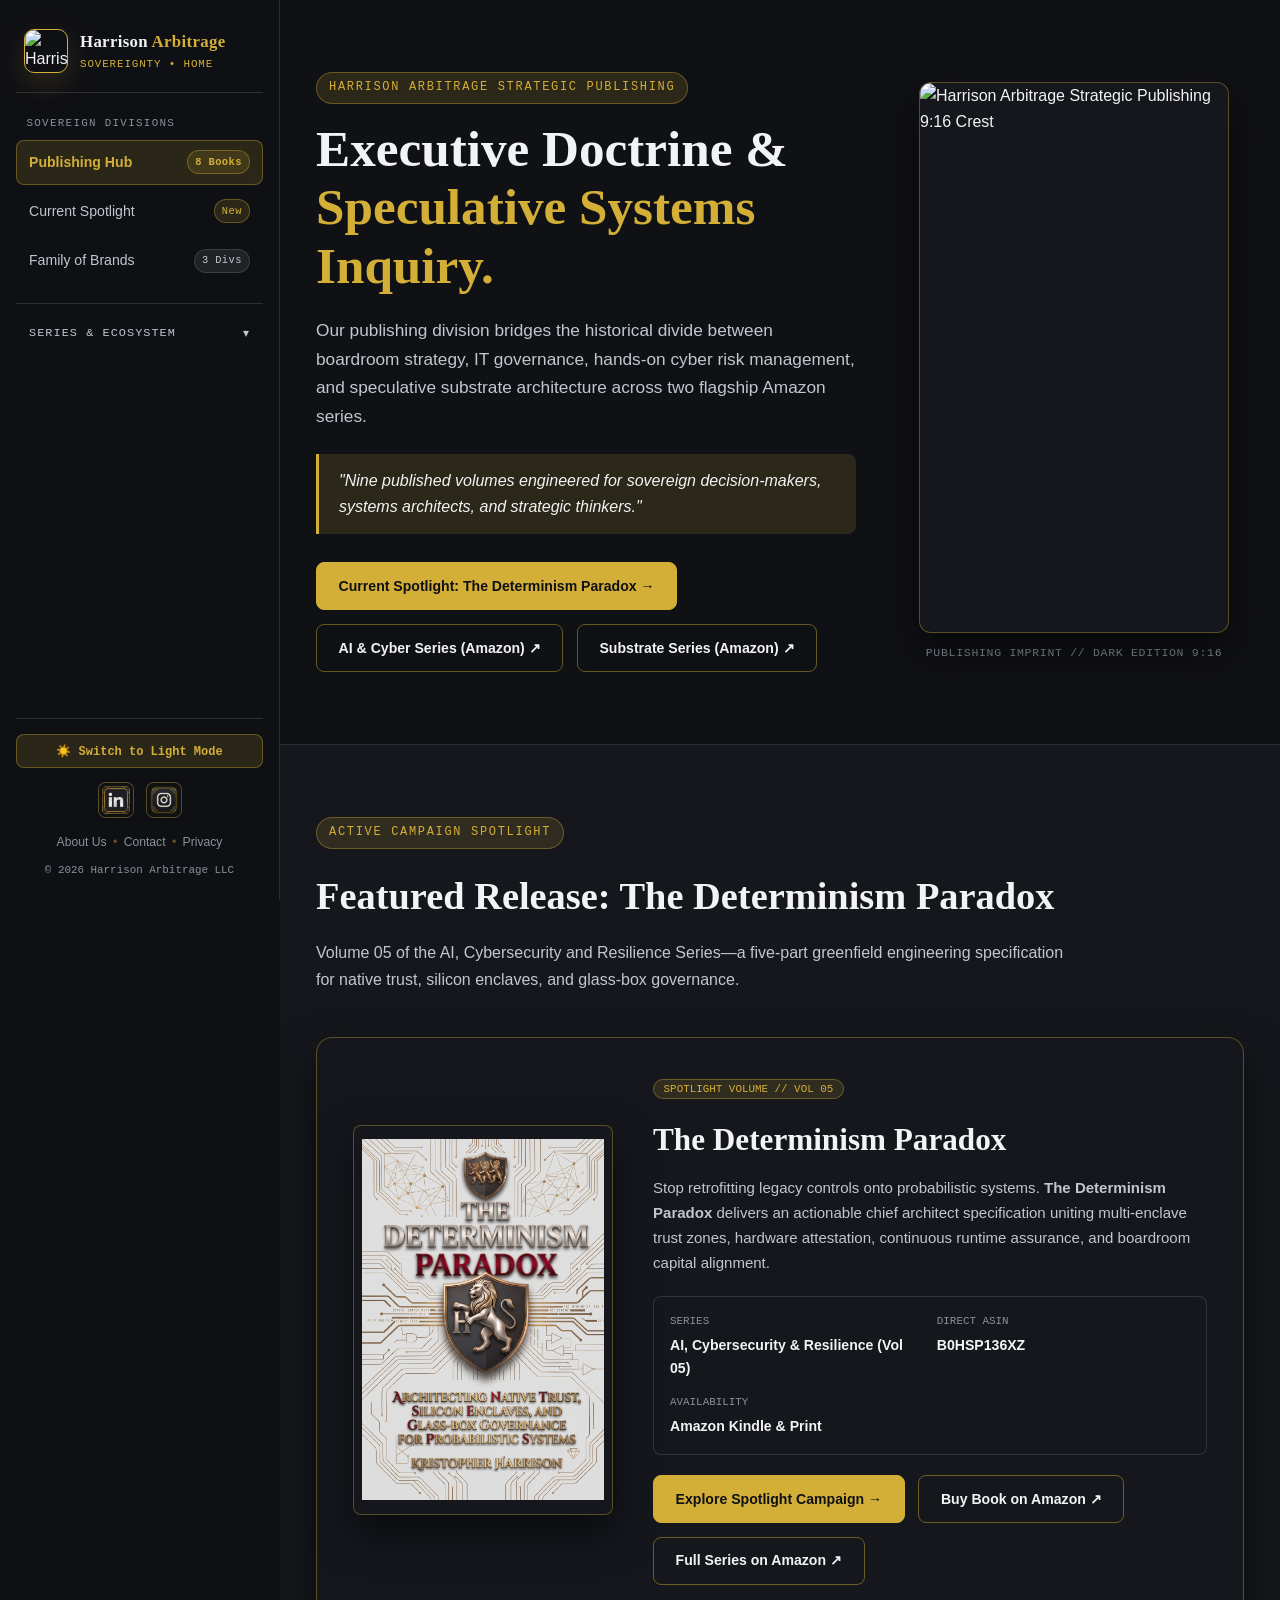
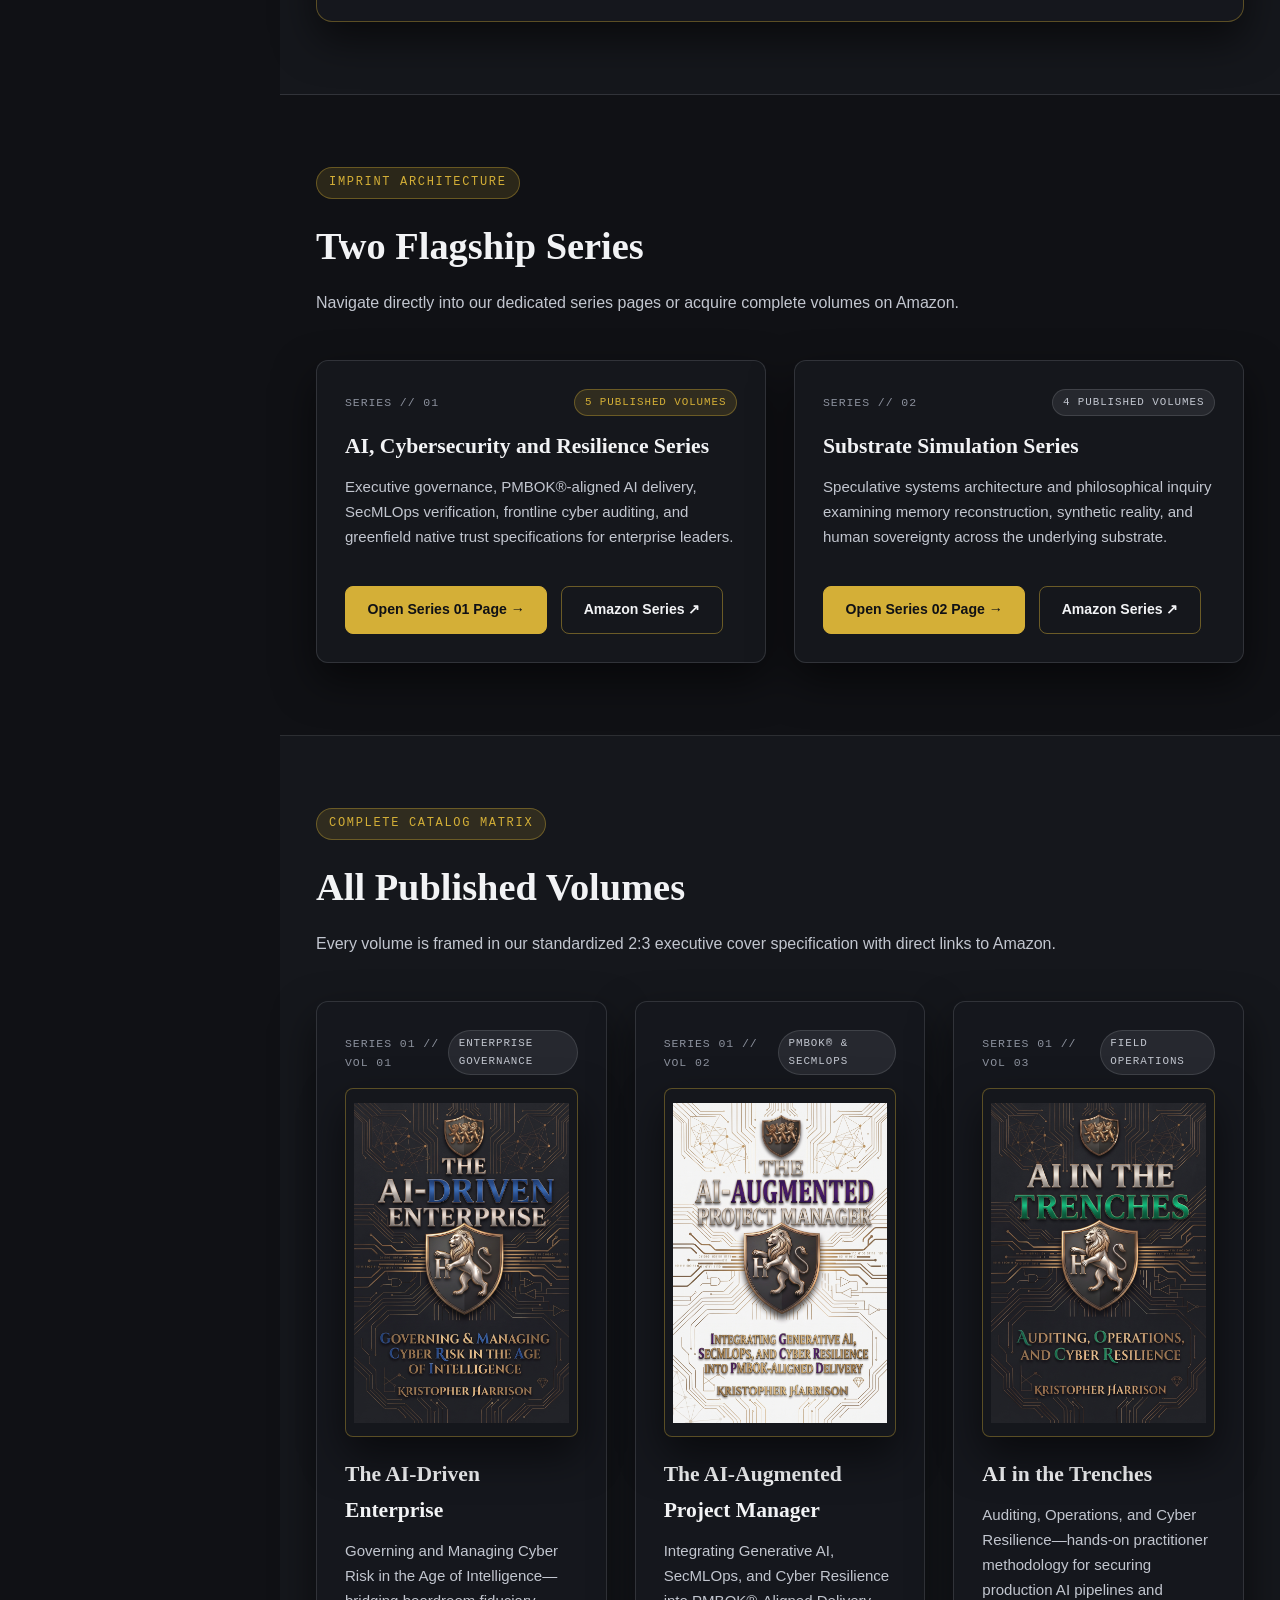
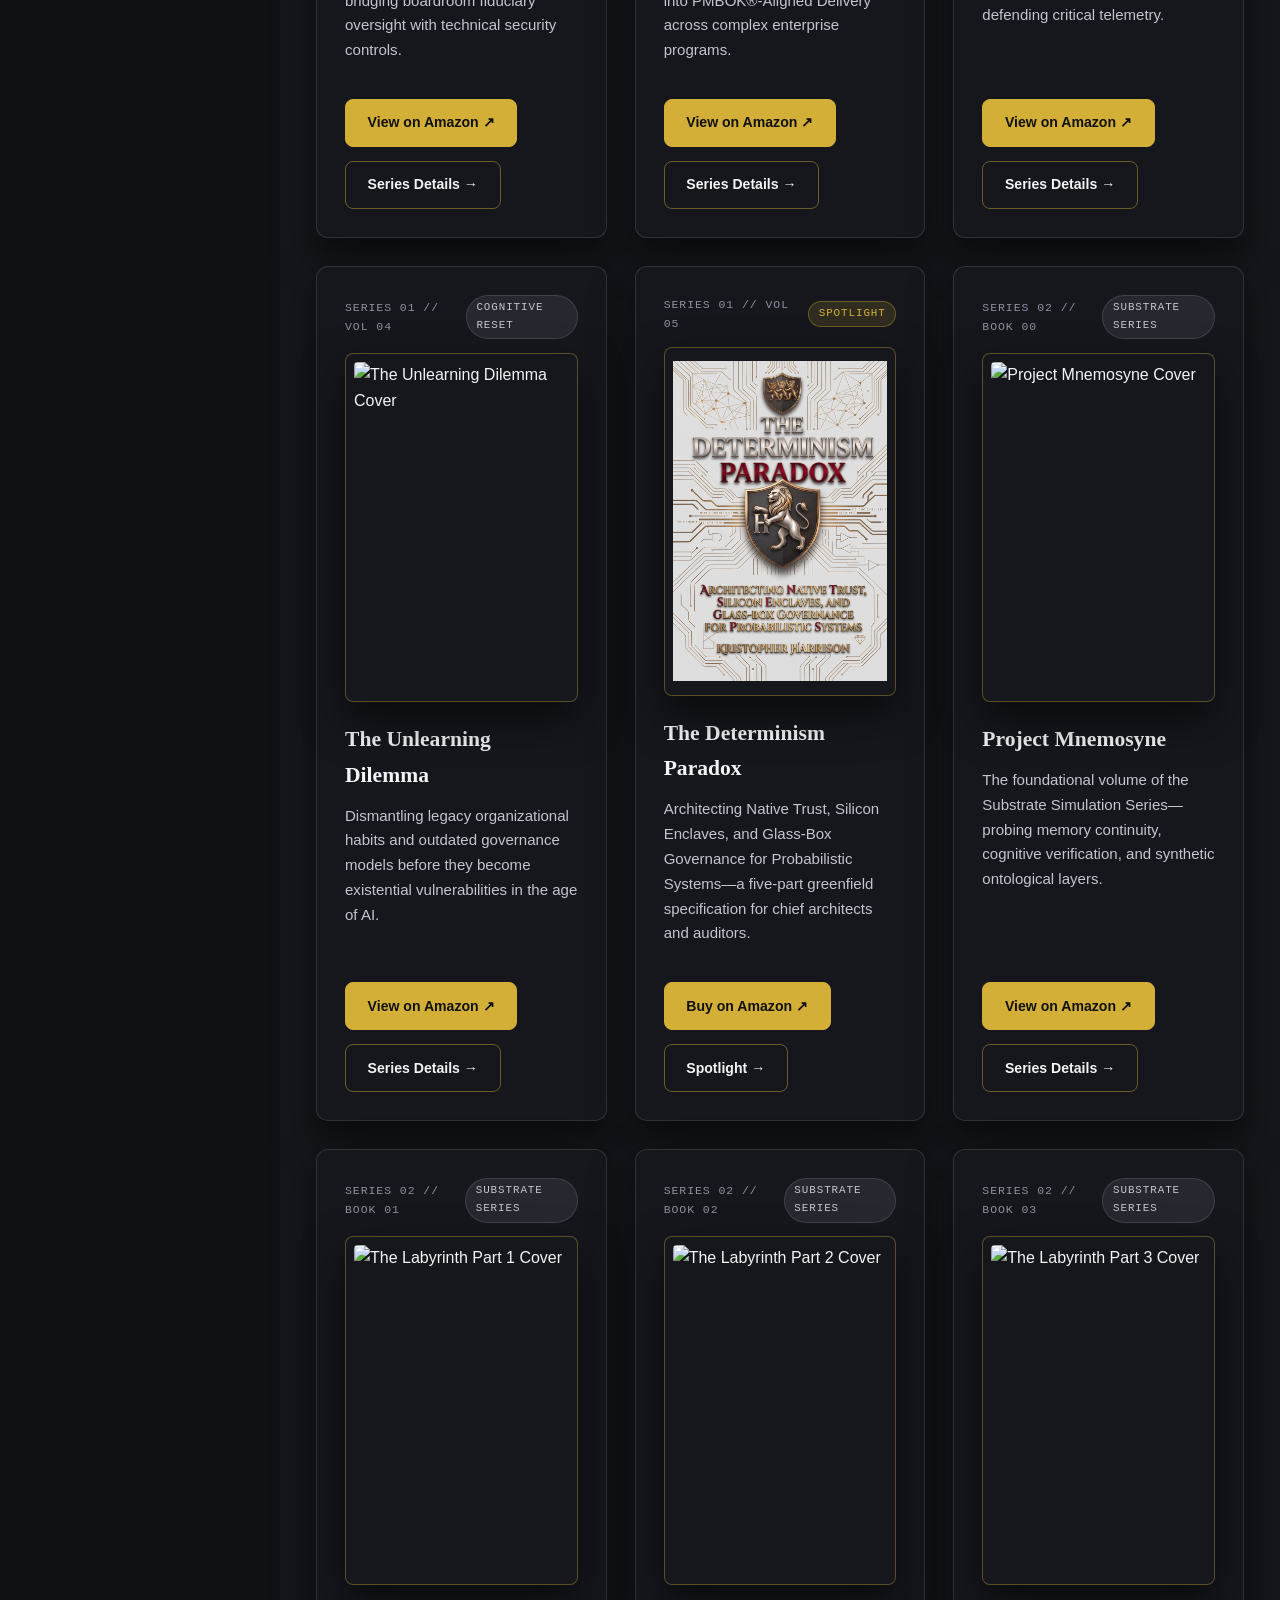
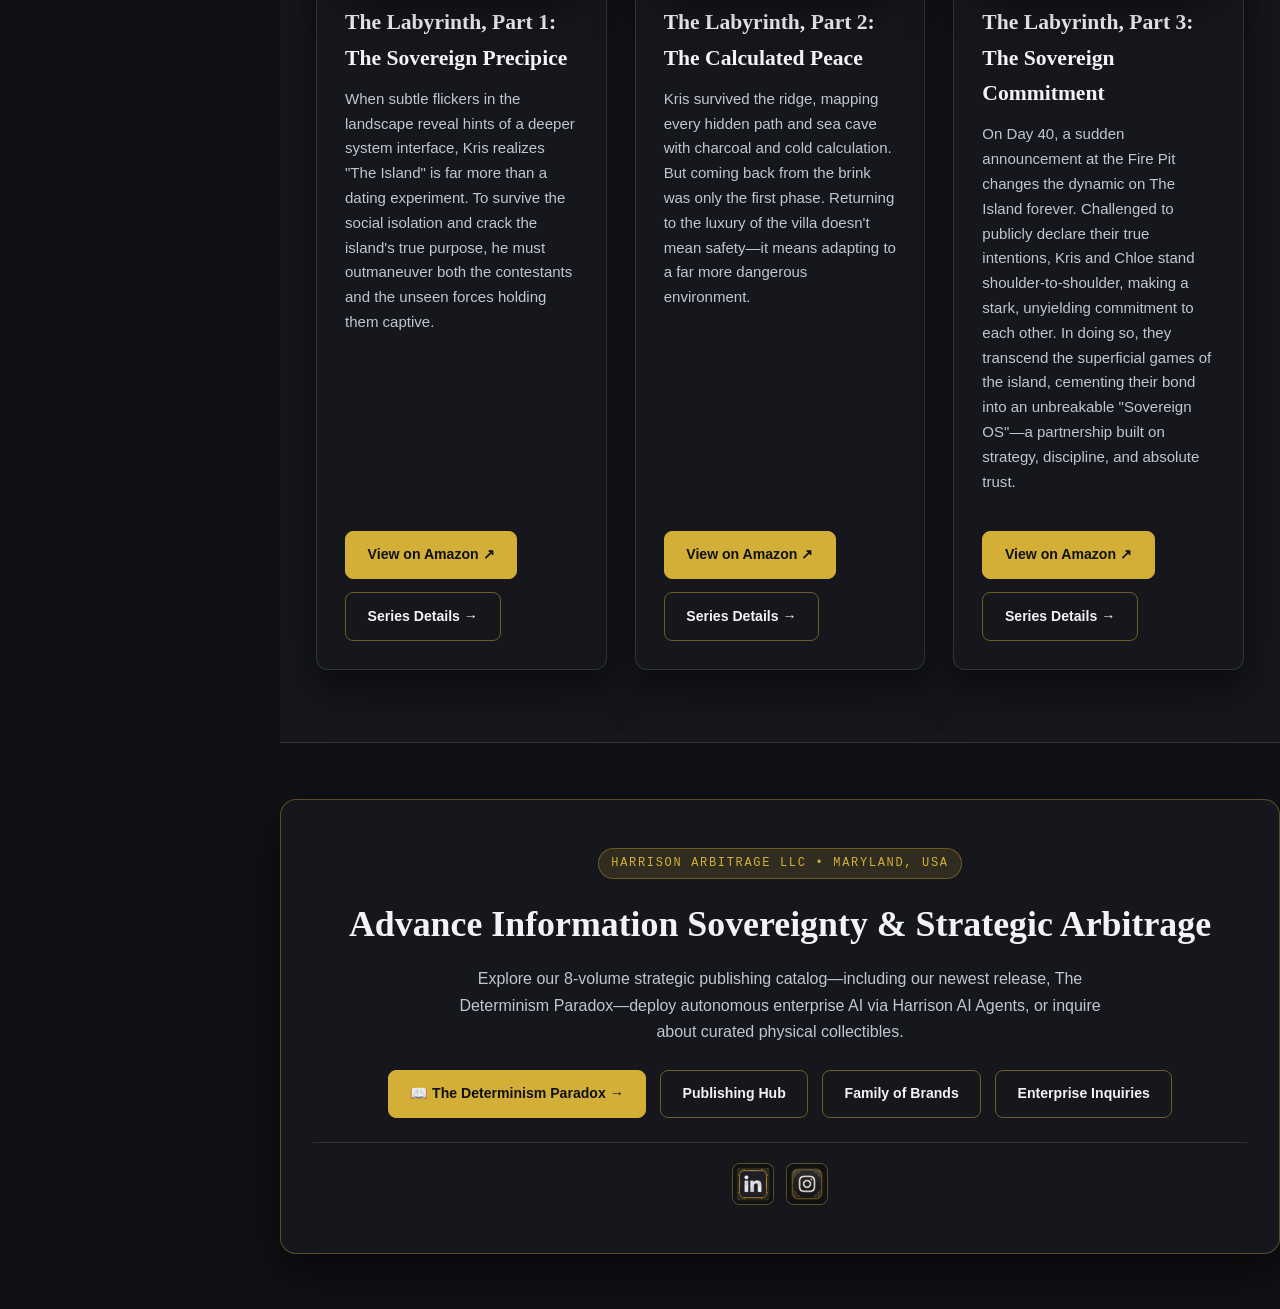
==== publishing.html @ 464a83a7 "Update publishing details for new book releases" ====
<!DOCTYPE html>
<html lang="en" data-theme="dark">
<head>
  <meta charset="UTF-8" />
  <meta name="viewport" content="width=device-width, initial-scale=1.0" />
  <title>Publishing Hub | Harrison Arbitrage LLC</title>
  <meta name="description" content="Explore the Harrison Arbitrage LLC Strategic Publishing Hub—featuring the AI, Cybersecurity and Resilience Series, the Substrate Simulation Series, and The Determinism Paradox." />
  <link rel="stylesheet" href="styles.css" />
  <script src="main.js" defer></script>
</head>
<body>
  <div class="app-shell">
    <harrison-sidebar></harrison-sidebar>

    <main class="main-content">
      <!-- ==================== HERO SECTION ==================== -->
      <section class="hero">
        <div class="container hero-grid">
          <div>
            <span class="hero-kicker">Harrison Arbitrage Strategic Publishing</span>
            <h1 class="hero-title">
              Executive Doctrine &amp; <span class="gold-accent">Speculative Systems Inquiry.</span>
            </h1>
            <p class="hero-lead">
              Our publishing division bridges the historical divide between boardroom strategy, IT governance, hands-on cyber risk management, and speculative substrate architecture across two flagship Amazon series.
            </p>

            <div class="quote-banner">
              "Nine published volumes engineered for sovereign decision-makers, systems architects, and strategic thinkers."
            </div>

            <div class="btn-group">
              <a href="spotlight.html" class="btn btn-gold">Current Spotlight: The Determinism Paradox →</a>
              <a href="https://www.amazon.com/dp/B0HF5N1DVW" target="_blank" rel="noopener noreferrer" class="btn btn-silver-outline">AI &amp; Cyber Series (Amazon) ↗</a>
              <a href="https://www.amazon.com/dp/B0H9J2PXMG" target="_blank" rel="noopener noreferrer" class="btn btn-silver-outline">Substrate Series (Amazon) ↗</a>
            </div>
          </div>

          <div>
            <div class="asset-frame asset-frame-9x16">
              <img
                src="Harrison_Arbitrage_Dark_9x16.jpg"
                alt="Harrison Arbitrage Strategic Publishing 9:16 Crest"
                class="theme-brand-9x16"
                data-brand="arbitrage"
              />
            </div>
            <p
              class="theme-status-caption"
              data-caption-dark="PUBLISHING IMPRINT // DARK EDITION 9:16"
              data-caption-light="PUBLISHING IMPRINT // LIGHT EDITION 9:16"
            >
              PUBLISHING IMPRINT // DARK EDITION 9:16
            </p>
          </div>
        </div>
      </section>

      <!-- ==================== FEATURED RELEASE SPOTLIGHT ==================== -->
      <section class="section section-alt">
        <div class="container">
          <div class="section-header">
            <span class="eyebrow">Active Campaign Spotlight</span>
            <h2 class="section-title">Featured Release: The Determinism Paradox</h2>
            <p class="section-subtitle">
              Volume 05 of the AI, Cybersecurity and Resilience Series—a five-part greenfield engineering specification for native trust, silicon enclaves, and glass-box governance.
            </p>
          </div>

          <div class="spotlight-banner">
            <div class="asset-frame asset-frame-book">
              <img
                src="Determinism_Paradox_Cover_2x3.jpg"
                alt="The Determinism Paradox Book Cover"
              />
            </div>

            <div>
              <span class="card-badge">Spotlight Volume // Vol 05</span>
              <h3 class="card-title" style="font-size: 1.95rem; margin-top: 14px;">
                The Determinism Paradox
              </h3>
              <p class="card-desc">
                Stop retrofitting legacy controls onto probabilistic systems. <strong>The Determinism Paradox</strong> delivers an actionable chief architect specification uniting multi-enclave trust zones, hardware attestation, continuous runtime assurance, and boardroom capital alignment.
              </p>

              <div class="meta-list">
                <div class="meta-item">
                  <span class="meta-label">Series</span>
                  <span class="meta-value">AI, Cybersecurity &amp; Resilience (Vol 05)</span>
                </div>
                <div class="meta-item">
                  <span class="meta-label">Direct ASIN</span>
                  <span class="meta-value">B0HSP136XZ</span>
                </div>
                <div class="meta-item">
                  <span class="meta-label">Availability</span>
                  <span class="meta-value">Amazon Kindle &amp; Print</span>
                </div>
              </div>

              <div class="btn-group">
                <a href="spotlight.html" class="btn btn-gold">Explore Spotlight Campaign →</a>
                <a href="https://www.amazon.com/dp/B0HSP136XZ" target="_blank" rel="noopener noreferrer" class="btn btn-silver-outline">Buy Book on Amazon ↗</a>
                <a href="https://www.amazon.com/dp/B0HF5N1DVW" target="_blank" rel="noopener noreferrer" class="btn btn-silver-outline">Full Series on Amazon ↗</a>
              </div>
            </div>
          </div>
        </div>
      </section>

      <!-- ==================== FLAGSHIP SERIES DIRECTORY ==================== -->
      <section class="section">
        <div class="container">
          <div class="section-header">
            <span class="eyebrow">Imprint Architecture</span>
            <h2 class="section-title">Two Flagship Series</h2>
            <p class="section-subtitle">
              Navigate directly into our dedicated series pages or acquire complete volumes on Amazon.
            </p>
          </div>

          <div class="grid-2">
            <!-- Series 01 -->
            <article class="enterprise-card">
              <div>
                <div class="card-index">
                  <span>SERIES // 01</span>
                  <span class="card-badge">5 Published Volumes</span>
                </div>
                <h3 class="card-title">AI, Cybersecurity and Resilience Series</h3>
                <p class="card-desc">
                  Executive governance, PMBOK®-aligned AI delivery, SecMLOps verification, frontline cyber auditing, and greenfield native trust specifications for enterprise leaders.
                </p>
              </div>
              <div class="btn-group">
                <a href="series-ai-cybersecurity.html" class="btn btn-gold">Open Series 01 Page →</a>
                <a href="https://www.amazon.com/dp/B0HF5N1DVW" target="_blank" rel="noopener noreferrer" class="btn btn-silver-outline">Amazon Series ↗</a>
              </div>
            </article>

            <!-- Series 02 -->
            <article class="enterprise-card">
              <div>
                <div class="card-index">
                  <span>SERIES // 02</span>
                  <span class="card-badge-silver">4 Published Volumes</span>
                </div>
                <h3 class="card-title">Substrate Simulation Series</h3>
                <p class="card-desc">
                  Speculative systems architecture and philosophical inquiry examining memory reconstruction, synthetic reality, and human sovereignty across the underlying substrate.
                </p>
              </div>
              <div class="btn-group">
                <a href="series-substrate-simulation.html" class="btn btn-gold">Open Series 02 Page →</a>
                <a href="https://www.amazon.com/dp/B0H9J2PXMG" target="_blank" rel="noopener noreferrer" class="btn btn-silver-outline">Amazon Series ↗</a>
              </div>
            </article>
          </div>
        </div>
      </section>

      <!-- ==================== MASTER CATALOG MATRIX (ALL VOLUMES) ==================== -->
      <section class="section section-alt">
        <div class="container">
          <div class="section-header">
            <span class="eyebrow">Complete Catalog Matrix</span>
            <h2 class="section-title">All Published Volumes</h2>
            <p class="section-subtitle">
              Every volume is framed in our standardized 2:3 executive cover specification with direct links to Amazon.
            </p>
          </div>

          <div class="grid-3">
            <!-- Book 1 -->
            <article class="enterprise-card">
              <div>
                <div class="card-index">
                  <span>SERIES 01 // VOL 01</span>
                  <span class="card-badge-silver">Enterprise Governance</span>
                </div>
                <div class="asset-frame asset-frame-book">
                  <img src="AI_Driven_Enterprise_Cover_2x3.jpg" alt="The AI-Driven Enterprise Cover" />
                </div>
                <h3 class="card-title">The AI-Driven Enterprise</h3>
                <p class="card-desc">
                  Governing and Managing Cyber Risk in the Age of Intelligence—bridging boardroom fiduciary oversight with technical security controls.
                </p>
              </div>
              <div class="btn-group">
                <a href="https://www.amazon.com/dp/B0HF5B6RND" target="_blank" rel="noopener noreferrer" class="btn btn-gold">View on Amazon ↗</a>
                <a href="series-ai-cybersecurity.html" class="btn btn-silver-outline">Series Details →</a>
              </div>
            </article>

            <!-- Book 2 -->
            <article class="enterprise-card">
              <div>
                <div class="card-index">
                  <span>SERIES 01 // VOL 02</span>
                  <span class="card-badge-silver">PMBOK® &amp; SecMLOps</span>
                </div>
                <div class="asset-frame asset-frame-book">
                  <img src="AI_Augmented_Project_Manager_Cover_2x3.jpg" alt="The AI-Augmented Project Manager Cover" />
                </div>
                <h3 class="card-title">The AI-Augmented Project Manager</h3>
                <p class="card-desc">
                  Integrating Generative AI, SecMLOps, and Cyber Resilience into PMBOK®-Aligned Delivery across complex enterprise programs.
                </p>
              </div>
              <div class="btn-group">
                <a href="https://www.amazon.com/dp/B0HFHDXQCJ" target="_blank" rel="noopener noreferrer" class="btn btn-gold">View on Amazon ↗</a>
                <a href="series-ai-cybersecurity.html" class="btn btn-silver-outline">Series Details →</a>
              </div>
            </article>

            <!-- Book 3 -->
            <article class="enterprise-card">
              <div>
                <div class="card-index">
                  <span>SERIES 01 // VOL 03</span>
                  <span class="card-badge-silver">Field Operations</span>
                </div>
                <div class="asset-frame asset-frame-book">
                  <img src="AI_in_the_Trenches_Cover_2x3.jpg" alt="AI in the Trenches Cover" />
                </div>
                <h3 class="card-title">AI in the Trenches</h3>
                <p class="card-desc">
                  Auditing, Operations, and Cyber Resilience—hands-on practitioner methodology for securing production AI pipelines and defending critical telemetry.
                </p>
              </div>
              <div class="btn-group">
                <a href="https://www.amazon.com/dp/B0HLBLR84V" target="_blank" rel="noopener noreferrer" class="btn btn-gold">View on Amazon ↗</a>
                <a href="series-ai-cybersecurity.html" class="btn btn-silver-outline">Series Details →</a>
              </div>
            </article>

            <!-- Book 4 -->
            <article class="enterprise-card">
              <div>
                <div class="card-index">
                  <span>SERIES 01 // VOL 04</span>
                  <span class="card-badge-silver">Cognitive Reset</span>
                </div>
                <div class="asset-frame asset-frame-book">
                  <img src="Unlearning_Dilemma_Cover_2x3.jpg" alt="The Unlearning Dilemma Cover" />
                </div>
                <h3 class="card-title">The Unlearning Dilemma</h3>
                <p class="card-desc">
                  Dismantling legacy organizational habits and outdated governance models before they become existential vulnerabilities in the age of AI.
                </p>
              </div>
              <div class="btn-group">
                <a href="https://www.amazon.com/gp/product/B0HP3SP2KS" target="_blank" rel="noopener noreferrer" class="btn btn-gold">View on Amazon ↗</a>
                <a href="series-ai-cybersecurity.html" class="btn btn-silver-outline">Series Details →</a>
              </div>
            </article>

            <!-- Book 5 (Active Spotlight) -->
            <article class="enterprise-card">
              <div>
                <div class="card-index">
                  <span>SERIES 01 // VOL 05</span>
                  <span class="card-badge">Spotlight</span>
                </div>
                <div class="asset-frame asset-frame-book">
                  <img src="Determinism_Paradox_Cover_2x3.jpg" alt="The Determinism Paradox Cover" />
                </div>
                <h3 class="card-title">The Determinism Paradox</h3>
                <p class="card-desc">
                  Architecting Native Trust, Silicon Enclaves, and Glass-Box Governance for Probabilistic Systems—a five-part greenfield specification for chief architects and auditors.
                </p>
              </div>
              <div class="btn-group">
                <a href="https://www.amazon.com/dp/B0HSP136XZ" target="_blank" rel="noopener noreferrer" class="btn btn-gold">Buy on Amazon ↗</a>
                <a href="spotlight.html" class="btn btn-silver-outline">Spotlight →</a>
              </div>
            </article>

            <!-- Book 6 -->
            <article class="enterprise-card">
              <div>
                <div class="card-index">
                  <span>SERIES 02 // BOOK 00</span>
                  <span class="card-badge-silver">Substrate Series</span>
                </div>
                <div class="asset-frame asset-frame-book">
                  <img src="Project_Mnemosyne_Cover_2x3.jpg" alt="Project Mnemosyne Cover" />
                </div>
                <h3 class="card-title">Project Mnemosyne</h3>
                <p class="card-desc">
                  The foundational volume of the Substrate Simulation Series—probing memory continuity, cognitive verification, and synthetic ontological layers.
                </p>
              </div>
              <div class="btn-group">
                <a href="https://www.amazon.com/dp/B0H9J27B61" target="_blank" rel="noopener noreferrer" class="btn btn-gold">View on Amazon ↗</a>
                <a href="series-substrate-simulation.html" class="btn btn-silver-outline">Series Details →</a>
              </div>
            </article>

            <!-- Book 7 -->
            <article class="enterprise-card">
              <div>
                <div class="card-index">
                  <span>SERIES 02 // BOOK 01</span>
                  <span class="card-badge-silver">Substrate Series</span>
                </div>
                <div class="asset-frame asset-frame-book">
                  <img src="The_Labyrinth_Part_1_Cover_2x3.jpg" alt="The Labyrinth Part 1 Cover" />
                </div>
                <h3 class="card-title">The Labyrinth, Part 1: The Sovereign Precipice</h3>
                <p class="card-desc">
                  When subtle flickers in the landscape reveal hints of a deeper system interface, Kris realizes "The Island" is far more than a dating experiment. To survive the social isolation and crack the island's true purpose, he must outmaneuver both the contestants and the unseen forces holding them captive.
                </p>
              </div>
              <div class="btn-group">
                <a href="https://www.amazon.com/dp/B0HDY8N9BC" target="_blank" rel="noopener noreferrer" class="btn btn-gold">View on Amazon ↗</a>
                <a href="series-substrate-simulation.html" class="btn btn-silver-outline">Series Details →</a>
              </div>
            </article>

            <!-- Book 8 -->
            <article class="enterprise-card">
              <div>
                <div class="card-index">
                  <span>SERIES 02 // BOOK 02</span>
                  <span class="card-badge-silver">Substrate Series</span>
                </div>
                <div class="asset-frame asset-frame-book">
                  <img src="The_Labyrinth_Part_2_Cover_2x3.jpg" alt="The Labyrinth Part 2 Cover" />
                </div>
                <h3 class="card-title">The Labyrinth, Part 2: The Calculated Peace</h3>
                <p class="card-desc">
                  Kris survived the ridge, mapping every hidden path and sea cave with charcoal and cold calculation. But coming back from the brink was only the first phase. Returning to the luxury of the villa doesn't mean safety—it means adapting to a far more dangerous environment.
                </p>
              </div>
              <div class="btn-group">
                <a href="https://www.amazon.com/dp/B0HK2QBKKQ" target="_blank" rel="noopener noreferrer" class="btn btn-gold">View on Amazon ↗</a>
                <a href="series-substrate-simulation.html" class="btn btn-silver-outline">Series Details →</a>
              </div>
            </article>

            <!-- Book 9 -->
            <article class="enterprise-card">
              <div>
                <div class="card-index">
                  <span>SERIES 02 // BOOK 03</span>
                  <span class="card-badge-silver">Substrate Series</span>
                </div>
                <div class="asset-frame asset-frame-book">
                  <img src="The_Labyrinth_Part_3_Cover_2x3.jpg" alt="The Labyrinth Part 3 Cover" />
                </div>
                <h3 class="card-title">The Labyrinth, Part 3: The Sovereign Commitment</h3>
                <p class="card-desc">
                  On Day 40, a sudden announcement at the Fire Pit changes the dynamic on The Island forever. Challenged to publicly declare their true intentions, Kris and Chloe stand shoulder-to-shoulder, making a stark, unyielding commitment to each other. In doing so, they transcend the superficial games of the island, cementing their bond into an unbreakable "Sovereign OS"—a partnership built on strategy, discipline, and absolute trust.
                </p>
              </div>
              <div class="btn-group">
                <a href="https://www.amazon.com/gp/product/B0HPJK1MYP" target="_blank" rel="noopener noreferrer" class="btn btn-gold">View on Amazon ↗</a>
                <a href="series-substrate-simulation.html" class="btn btn-silver-outline">Series Details →</a>
              </div>
            </article>
            <!-- [ADD NEW BOOK HERE] -->
          </div>
        </div>
      </section>

      <!-- ==================== GLOBAL FOOTER CTA ==================== -->
      <harrison-footer-cta></harrison-footer-cta>
    </main>
  </div>
</body>
</html>
---- styles.css ----
/* ==========================================================================
   HARRISON ARBITRAGE LLC — MASTER ENTERPRISE DESIGN SYSTEM (/styles.css)
   Architecture: Left Vertical Sidebar (<harrison-sidebar>) + .app-shell
   Palette: Deep Obsidian, Alabaster Ivory, Heraldic Crest Gold & Brushed Silver
   Strict Mandate: ZERO RED, ZERO BLUE, ZERO 16:9 (Strictly 1:1, 9:16, and 2:3)
   ========================================================================== */

:root {
  /* Dark Mode Default (Obsidian, Gunmetal, Crest Gold & Platinum Silver) */
  --bg-canvas: #101115;
  --bg-surface: #15171c;
  --bg-card: rgba(22, 24, 30, 0.92);
  --bg-card-hover: rgba(28, 31, 39, 0.96);
  --bg-sidebar: rgba(16, 17, 21, 0.97);
  --bg-glass: rgba(21, 23, 28, 0.85);

  /* Typography */
  --text-primary: #f2f3f5;
  --text-secondary: #c2c6cf;
  --text-muted: #8b909c;

  /* Accents (Strictly Gold & Silver — Zero Red / Zero Blue) */
  --accent-primary: #d4af37;
  --accent-gold: #f5c518;
  --accent-gold-soft: rgba(212, 175, 55, 0.14);
  --accent-gold-border: rgba(212, 175, 55, 0.36);
  --accent-silver: #c2c6cf;
  --accent-silver-soft: rgba(194, 198, 207, 0.1);
  --border-subtle: rgba(194, 198, 207, 0.16);
  --border-strong: rgba(212, 175, 55, 0.45);

  /* Layout & Shadows */
  --sidebar-width: 280px;
  --radius-sm: 8px;
  --radius-md: 12px;
  --radius-lg: 16px;
  --shadow-elevated: 0 18px 42px rgba(0, 0, 0, 0.55);
  --shadow-gold: 0 10px 28px rgba(212, 175, 55, 0.16);

  /* Fonts */
  --font-sans: 'Inter', -apple-system, BlinkMacSystemFont, 'Segoe UI', Roboto, sans-serif;
  --font-display: 'Playfair Display', Georgia, 'Times New Roman', serif;
  --font-mono: 'JetBrains Mono', 'Fira Code', monospace;

  /* Watermark */
  --watermark-img: url('Harrison_Arbitrage_Dark_9x16.jpg');
  --watermark-opacity: 0.045;
}

[data-theme="light"] {
  /* Enterprise Light Mode (Warm Alabaster Ivory, Antique Gold & Deep Slate Silver) */
  --bg-canvas: #f8f6f2;
  --bg-surface: #efece6;
  --bg-card: rgba(255, 255, 255, 0.94);
  --bg-card-hover: #ffffff;
  --bg-sidebar: rgba(248, 246, 242, 0.98);
  --bg-glass: rgba(255, 255, 255, 0.88);

  --text-primary: #14161b;
  --text-secondary: #3b3f48;
  --text-muted: #5e636e;

  --accent-primary: #9c7a23;
  --accent-gold: #b8902a;
  --accent-gold-soft: rgba(156, 122, 35, 0.12);
  --accent-gold-border: rgba(156, 122, 35, 0.35);
  --accent-silver: #4a4e58;
  --accent-silver-soft: rgba(74, 78, 88, 0.08);
  --border-subtle: rgba(74, 78, 88, 0.18);
  --border-strong: rgba(156, 122, 35, 0.45);

  --shadow-elevated: 0 14px 34px rgba(20, 22, 27, 0.08);
  --shadow-gold: 0 8px 24px rgba(156, 122, 35, 0.14);

  --watermark-img: url('Harrison_Arbitrage_Light_9x16.jpg');
  --watermark-opacity: 0.04;
}

/* ==========================================================================
   1. RESET & GLOBAL CANVAS
   ========================================================================== */
*, *::before, *::after {
  box-sizing: border-box;
  margin: 0;
  padding: 0;
}

html {
  scroll-behavior: smooth;
  font-size: 16px;
}

body {
  background-color: var(--bg-canvas);
  color: var(--text-primary);
  font-family: var(--font-sans);
  line-height: 1.65;
  min-height: 100vh;
  overflow-x: hidden;
  position: relative;
  transition: background-color 0.25s ease, color 0.25s ease;
}

body::before {
  content: "";
  position: fixed;
  inset: 0;
  background-image: var(--watermark-img);
  background-size: cover;
  background-position: center;
  opacity: var(--watermark-opacity);
  pointer-events: none;
  z-index: 0;
}

a {
  color: inherit;
  text-decoration: none;
  transition: color 0.2s ease, border-color 0.2s ease, background-color 0.2s ease;
}

img, video {
  max-width: 100%;
  display: block;
}

/* ==========================================================================
   2. APP SHELL & MAIN CONTENT LAYOUT
   ========================================================================== */
.app-shell {
  display: flex;
  min-height: 100vh;
  position: relative;
  z-index: 1;
}

.main-content {
  flex: 1;
  margin-left: var(--sidebar-width);
  width: calc(100% - var(--sidebar-width));
  display: flex;
  flex-direction: column;
  min-height: 100vh;
}

.container {
  width: 100%;
  max-width: 1200px;
  margin: 0 auto;
  padding: 0 2.25rem;
}

.section {
  padding: 4.5rem 0;
  border-bottom: 1px solid var(--border-subtle);
}

.section-alt {
  background-color: var(--bg-surface);
}

/* ==========================================================================
   3. SIDEBAR ARCHITECTURE (STRICT DOM CONTRACT)
   ========================================================================== */
.mobile-topbar {
  display: none;
  align-items: center;
  justify-content: space-between;
  padding: 0.75rem 1.25rem;
  background: var(--bg-sidebar);
  border-bottom: 1px solid var(--accent-gold-border);
  position: sticky;
  top: 0;
  z-index: 1001;
  backdrop-filter: blur(12px);
}

.mobile-menu-btn {
  background: var(--accent-gold-soft);
  color: var(--accent-primary);
  border: 1px solid var(--accent-gold-border);
  border-radius: var(--radius-sm);
  padding: 0.45rem 0.85rem;
  font-family: var(--font-mono);
  font-size: 0.78rem;
  font-weight: 600;
  letter-spacing: 0.06em;
  cursor: pointer;
}

.sidebar {
  width: var(--sidebar-width);
  height: 100vh;
  position: fixed;
  top: 0;
  left: 0;
  background: var(--bg-sidebar);
  border-right: 1px solid var(--border-subtle);
  display: flex;
  flex-direction: column;
  padding: 1.25rem 1rem;
  z-index: 1000;
  overflow-y: auto;
  backdrop-filter: blur(14px);
}

.brand-header {
  display: flex;
  align-items: center;
  gap: 0.75rem;
  padding: 0.5rem 0.5rem 1.15rem;
  margin-bottom: 0.85rem;
  border-bottom: 1px solid var(--border-subtle);
}

.brand-logo-img {
  width: 44px;
  height: 44px;
  min-width: 44px;
  min-height: 44px;
  aspect-ratio: 1 / 1;
  border-radius: 10px;
  border: 1px solid var(--accent-primary);
  object-fit: cover;
  box-shadow: var(--shadow-gold);
}

.brand-title-group {
  display: flex;
  flex-direction: column;
}

.brand-name {
  font-family: var(--font-display);
  font-size: 1.05rem;
  font-weight: 700;
  letter-spacing: 0.02em;
  color: var(--text-primary);
}

.brand-sub {
  font-family: var(--font-mono);
  font-size: 0.68rem;
  text-transform: uppercase;
  letter-spacing: 0.08em;
  color: var(--accent-primary);
}

.gold-accent {
  color: var(--accent-primary);
}

.nav-section-label {
  font-family: var(--font-mono);
  font-size: 0.68rem;
  text-transform: uppercase;
  letter-spacing: 0.12em;
  color: var(--text-muted);
  margin: 0.5rem 0.65rem 0.45rem;
}

.nav-list {
  list-style: none;
  display: flex;
  flex-direction: column;
  gap: 0.25rem;
  margin-bottom: 1rem;
}

.nav-link {
  display: flex;
  align-items: center;
  justify-content: space-between;
  padding: 0.6rem 0.75rem;
  border-radius: var(--radius-sm);
  font-size: 0.88rem;
  font-weight: 500;
  color: var(--text-secondary);
  border: 1px solid transparent;
  transition: all 0.2s ease;
}

.nav-link:hover {
  background: var(--accent-silver-soft);
  color: var(--text-primary);
  border-color: var(--border-subtle);
}

.nav-link.active {
  background: var(--accent-gold-soft);
  color: var(--accent-primary);
  border-color: var(--accent-gold-border);
  font-weight: 600;
}

.nav-badge {
  font-family: var(--font-mono);
  font-size: 0.65rem;
  padding: 0.15rem 0.45rem;
  border-radius: 999px;
  background: var(--accent-silver-soft);
  color: var(--text-secondary);
  border: 1px solid var(--border-subtle);
  letter-spacing: 0.04em;
}

.nav-badge.gold {
  background: var(--accent-gold-soft);
  color: var(--accent-primary);
  border-color: var(--accent-gold-border);
}

/* Accordion Drawer (Series & Ecosystem) */
.nav-accordion-group {
  margin-top: 0.25rem;
  border-top: 1px solid var(--border-subtle);
  padding-top: 0.75rem;
}

.nav-accordion-trigger {
  width: 100%;
  display: flex;
  align-items: center;
  justify-content: space-between;
  background: transparent;
  border: 1px solid transparent;
  border-radius: var(--radius-sm);
  padding: 0.55rem 0.75rem;
  color: var(--text-secondary);
  font-family: var(--font-mono);
  font-size: 0.74rem;
  text-transform: uppercase;
  letter-spacing: 0.09em;
  cursor: pointer;
  transition: all 0.2s ease;
}

.nav-accordion-trigger:hover,
.nav-accordion-group.has-active-child .nav-accordion-trigger {
  color: var(--accent-primary);
  background: var(--accent-gold-soft);
  border-color: var(--accent-gold-border);
}

.nav-accordion-chevron {
  transition: transform 0.22s ease;
}

.nav-accordion-group.is-open .nav-accordion-chevron {
  transform: rotate(180deg);
}

.nav-accordion-drawer {
  max-height: 0;
  overflow: hidden;
  transition: max-height 0.28s ease, padding 0.22s ease;
  padding-left: 0.35rem;
}

.nav-accordion-group.is-open .nav-accordion-drawer {
  max-height: 320px;
  padding-top: 0.35rem;
}

@media (hover: hover) and (min-width: 961px) {
  .nav-accordion-group:hover .nav-accordion-drawer {
    max-height: 320px;
    padding-top: 0.35rem;
  }
  .nav-accordion-group:hover .nav-accordion-chevron {
    transform: rotate(180deg);
  }
}

/* Sidebar Footer */
.sidebar-footer {
  margin-top: auto;
  padding-top: 0.9rem;
  border-top: 1px solid var(--border-subtle);
  display: flex;
  flex-direction: column;
  gap: 0.65rem;
}

.theme-toggle-btn {
  width: 100%;
  padding: 0.55rem 0.75rem;
  border-radius: var(--radius-sm);
  background: var(--accent-gold-soft);
  color: var(--accent-primary);
  border: 1px solid var(--accent-gold-border);
  font-family: var(--font-mono);
  font-size: 0.75rem;
  font-weight: 600;
  cursor: pointer;
  transition: all 0.2s ease;
}

.theme-toggle-btn:hover {
  background: var(--accent-primary);
  color: var(--bg-canvas);
}

.sidebar-gov-inline {
  display: flex;
  align-items: center;
  justify-content: center;
  flex-wrap: wrap;
  gap: 0.4rem;
  font-size: 0.76rem;
  color: var(--text-muted);
}

.sidebar-gov-inline a:hover,
.sidebar-gov-inline a.active {
  color: var(--accent-primary);
}

.sidebar-gov-sep {
  color: var(--border-strong);
}

.sidebar-legal {
  text-align: center;
  font-family: var(--font-mono);
  font-size: 0.68rem;
  color: var(--text-muted);
}

/* ==========================================================================
   4. HERO, TYPOGRAPHY & SECTION HEADERS
   ========================================================================== */
.hero {
  padding: 4.5rem 0;
  border-bottom: 1px solid var(--border-subtle);
}

.hero-grid {
  display: grid;
  grid-template-columns: 1.35fr 0.85fr;
  gap: 3rem;
  align-items: center;
}

.hero-kicker,
.eyebrow {
  display: inline-block;
  font-family: var(--font-mono);
  font-size: 0.75rem;
  text-transform: uppercase;
  letter-spacing: 0.14em;
  color: var(--accent-primary);
  background: var(--accent-gold-soft);
  border: 1px solid var(--accent-gold-border);
  padding: 0.3rem 0.75rem;
  border-radius: 999px;
  margin-bottom: 1rem;
}

.hero-title {
  font-family: var(--font-display);
  font-size: clamp(2.2rem, 4vw, 3.35rem);
  line-height: 1.15;
  margin-bottom: 1.25rem;
  color: var(--text-primary);
}

.hero-lead {
  font-size: 1.08rem;
  color: var(--text-secondary);
  margin-bottom: 1.5rem;
  max-width: 64ch;
}

.quote-banner {
  border-left: 3px solid var(--accent-primary);
  padding: 0.85rem 1.25rem;
  background: var(--accent-gold-soft);
  color: var(--text-primary);
  font-style: italic;
  border-radius: 0 var(--radius-sm) var(--radius-sm) 0;
  margin-bottom: 1.75rem;
}

.section-header {
  margin-bottom: 2.75rem;
  max-width: 760px;
}

.section-title {
  font-family: var(--font-display);
  font-size: clamp(1.75rem, 3vw, 2.4rem);
  margin-bottom: 0.75rem;
  color: var(--text-primary);
}

.section-subtitle {
  color: var(--text-secondary);
  font-size: 1rem;
}

/* ==========================================================================
   5. STRICT MEDIA FRAMES (1:1, 9:16, AND 2:3 ONLY — ZERO 16:9)
   ========================================================================== */
.asset-frame {
  background: var(--bg-card);
  border: 1px solid var(--accent-gold-border);
  border-radius: var(--radius-md);
  overflow: hidden;
  box-shadow: var(--shadow-elevated);
  position: relative;
}

.asset-frame-9x16,
.media-9x16-frame {
  aspect-ratio: 9 / 16;
  width: 100%;
  max-width: 310px;
  margin: 0 auto;
}

.asset-frame-9x16 img,
.asset-frame-9x16 video,
.media-9x16-frame img,
.media-9x16-frame video {
  width: 100%;
  height: 100%;
  object-fit: cover;
}

.asset-frame-book,
.book-cover-2x3 {
  aspect-ratio: 2 / 3;
  width: 100%;
  max-width: 260px;
  margin: 0 auto 1.25rem;
  padding: 0.5rem;
  background: var(--bg-surface);
  border: 1px solid var(--accent-gold-border);
  border-radius: var(--radius-sm);
  display: flex;
  align-items: center;
  justify-content: center;
}

.asset-frame-book img,
.book-cover-2x3 img {
  width: 100%;
  height: 100%;
  object-fit: contain;
  border-radius: 4px;
}

.theme-status-caption {
  text-align: center;
  font-family: var(--font-mono);
  font-size: 0.72rem;
  color: var(--text-muted);
  margin-top: 0.65rem;
  letter-spacing: 0.06em;
}

/* ==========================================================================
   6. ENTERPRISE CARDS, GRIDS & SPOTLIGHT BANNERS
   ========================================================================== */
.grid-2 {
  display: grid;
  grid-template-columns: repeat(2, 1fr);
  gap: 1.75rem;
}

.grid-3 {
  display: grid;
  grid-template-columns: repeat(3, 1fr);
  gap: 1.75rem;
}

.enterprise-card {
  background: var(--bg-card);
  border: 1px solid var(--border-subtle);
  border-radius: var(--radius-md);
  padding: 1.75rem;
  display: flex;
  flex-direction: column;
  justify-content: space-between;
  gap: 1.25rem;
  box-shadow: var(--shadow-elevated);
  transition: transform 0.22s ease, border-color 0.22s ease;
}

.enterprise-card:hover {
  transform: translateY(-3px);
  border-color: var(--accent-gold-border);
}

.spotlight-banner {
  background: var(--bg-card);
  border: 1px solid var(--accent-gold-border);
  border-radius: var(--radius-lg);
  padding: 2.25rem;
  display: grid;
  grid-template-columns: 260px 1fr;
  gap: 2.5rem;
  align-items: center;
  box-shadow: var(--shadow-elevated);
}

.card-index {
  display: flex;
  align-items: center;
  justify-content: space-between;
  font-family: var(--font-mono);
  font-size: 0.72rem;
  color: var(--text-muted);
  margin-bottom: 0.85rem;
  letter-spacing: 0.08em;
}

.card-badge {
  background: var(--accent-gold-soft);
  color: var(--accent-primary);
  border: 1px solid var(--accent-gold-border);
  padding: 0.2rem 0.6rem;
  border-radius: 999px;
  font-family: var(--font-mono);
  font-size: 0.68rem;
  text-transform: uppercase;
}

.card-badge-silver {
  background: var(--accent-silver-soft);
  color: var(--text-secondary);
  border: 1px solid var(--border-subtle);
  padding: 0.2rem 0.6rem;
  border-radius: 999px;
  font-family: var(--font-mono);
  font-size: 0.68rem;
  text-transform: uppercase;
}

.card-title {
  font-family: var(--font-display);
  font-size: 1.35rem;
  color: var(--text-primary);
  margin-bottom: 0.65rem;
}

.card-desc {
  color: var(--text-secondary);
  font-size: 0.94rem;
  margin-bottom: 1rem;
}

.meta-list {
  display: grid;
  grid-template-columns: repeat(auto-fit, minmax(170px, 1fr));
  gap: 0.85rem;
  margin: 1.25rem 0;
  padding: 1rem;
  background: var(--bg-surface);
  border: 1px solid var(--border-subtle);
  border-radius: var(--radius-sm);
}

.meta-item {
  display: flex;
  flex-direction: column;
  gap: 0.2rem;
}

.meta-label {
  font-family: var(--font-mono);
  font-size: 0.68rem;
  text-transform: uppercase;
  color: var(--text-muted);
}

.meta-value {
  font-size: 0.88rem;
  font-weight: 600;
  color: var(--text-primary);
}

/* ==========================================================================
   7. BUTTONS & CTA BANNER (<harrison-footer-cta>)
   ========================================================================== */
.btn-group {
  display: flex;
  flex-wrap: wrap;
  gap: 0.85rem;
  align-items: center;
}

.btn {
  display: inline-flex;
  align-items: center;
  justify-content: center;
  gap: 0.45rem;
  padding: 0.72rem 1.35rem;
  border-radius: var(--radius-sm);
  font-family: var(--font-sans);
  font-size: 0.88rem;
  font-weight: 600;
  cursor: pointer;
  transition: all 0.2s ease;
  border: 1px solid transparent;
}

.btn-gold,
.btn-primary {
  background: var(--accent-primary);
  color: #101115;
  border-color: var(--accent-primary);
}

.btn-gold:hover,
.btn-primary:hover {
  background: var(--accent-gold);
  border-color: var(--accent-gold);
  box-shadow: var(--shadow-gold);
}

.btn-silver-outline,
.btn-secondary {
  background: transparent;
  color: var(--text-primary);
  border-color: var(--border-strong);
}

.btn-silver-outline:hover,
.btn-secondary:hover {
  background: var(--accent-gold-soft);
  color: var(--accent-primary);
}

.link-arrow {
  font-family: var(--font-mono);
  font-size: 0.8rem;
  font-weight: 600;
  color: var(--accent-primary);
}

.link-arrow:hover {
  text-decoration: underline;
}

.cta-banner {
  margin: 3.5rem auto;
  max-width: 1120px;
  background: var(--bg-card);
  border: 1px solid var(--accent-gold-border);
  border-radius: var(--radius-lg);
  padding: 3rem 2rem;
  text-align: center;
  box-shadow: var(--shadow-elevated);
}

.cta-banner h2 {
  font-family: var(--font-display);
  font-size: clamp(1.65rem, 2.8vw, 2.25rem);
  margin-bottom: 0.75rem;
}

.cta-banner p {
  color: var(--text-secondary);
  max-width: 660px;
  margin: 0 auto 1.5rem;
}

/* ==========================================================================
   7B. OFFICIAL SOCIAL CHANNELS (STRICT 1:1 FRAMES • ZERO RED / ZERO BLUE)
   ========================================================================== */
.sidebar-social-row,
.footer-social-row {
  display: flex;
  align-items: center;
  justify-content: center;
  gap: 0.75rem;
}

.sidebar-social-row {
  padding: 0.2rem 0;
}

.footer-social-row {
  margin-top: 1.5rem;
  padding-top: 1.25rem;
  border-top: 1px solid var(--border-subtle);
}

.social-icon-link {
  display: inline-flex;
  align-items: center;
  justify-content: center;
  border-radius: var(--radius-sm);
  border: 1px solid var(--accent-gold-border);
  background: var(--bg-surface);
  overflow: hidden;
  transition: transform 0.2s ease, border-color 0.2s ease, box-shadow 0.2s ease;
}

.social-icon-link:hover {
  transform: translateY(-2px);
  border-color: var(--accent-primary);
  box-shadow: var(--shadow-gold);
}

.social-icon-img {
  width: 34px;
  height: 34px;
  aspect-ratio: 1 / 1;
  object-fit: cover;
  display: block;
}

.footer-social-row .social-icon-img {
  width: 40px;
  height: 40px;
}

/* ==========================================================================
   8. RESPONSIVE BREAKPOINTS
   ========================================================================== */
@media (max-width: 960px) {
  .mobile-topbar {
    display: flex;
  }

  .sidebar {
    transform: translateX(-100%);
    transition: transform 0.28s ease;
  }

  .sidebar.open {
    transform: translateX(0);
  }

  .main-content {
    margin-left: 0;
    width: 100%;
  }

  .hero-grid,
  .spotlight-banner,
  .grid-2,
  .grid-3 {
    grid-template-columns: 1fr;
  }

  .container {
    padding: 0 1.25rem;
  }
}
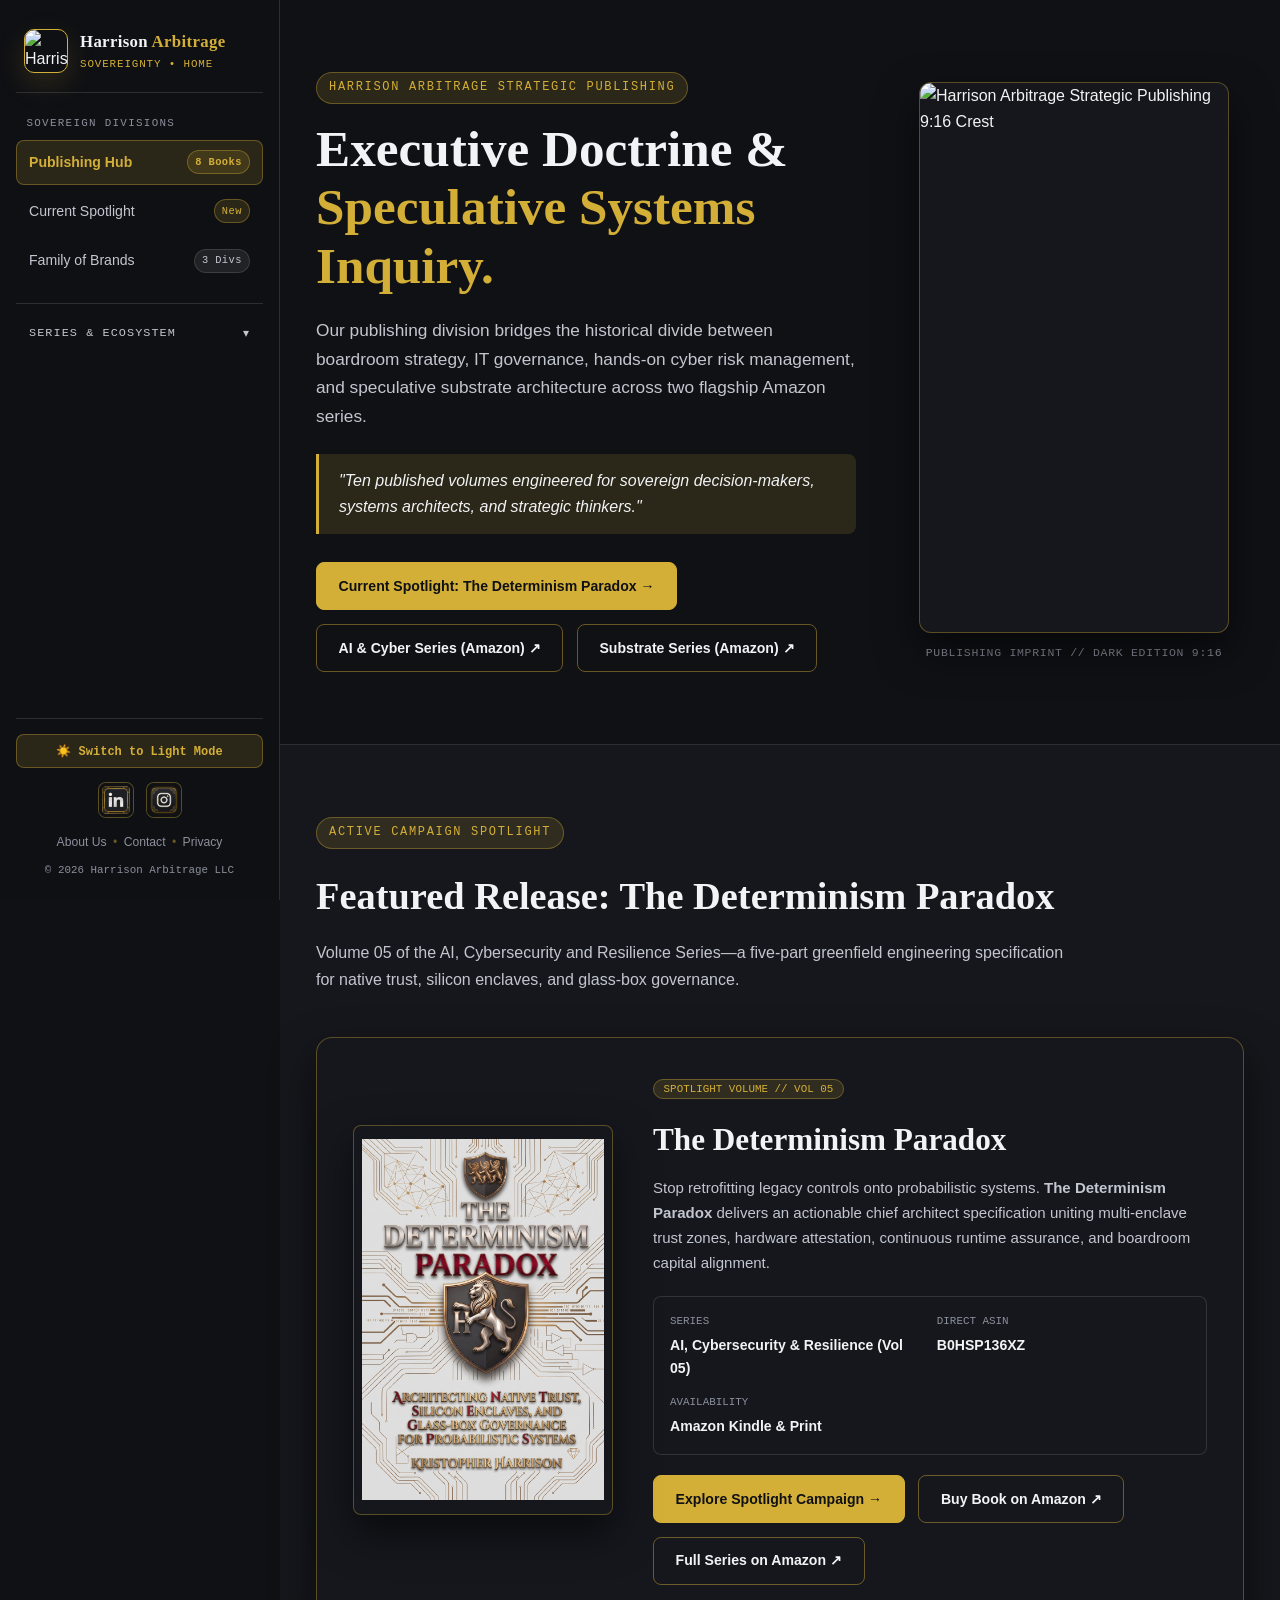
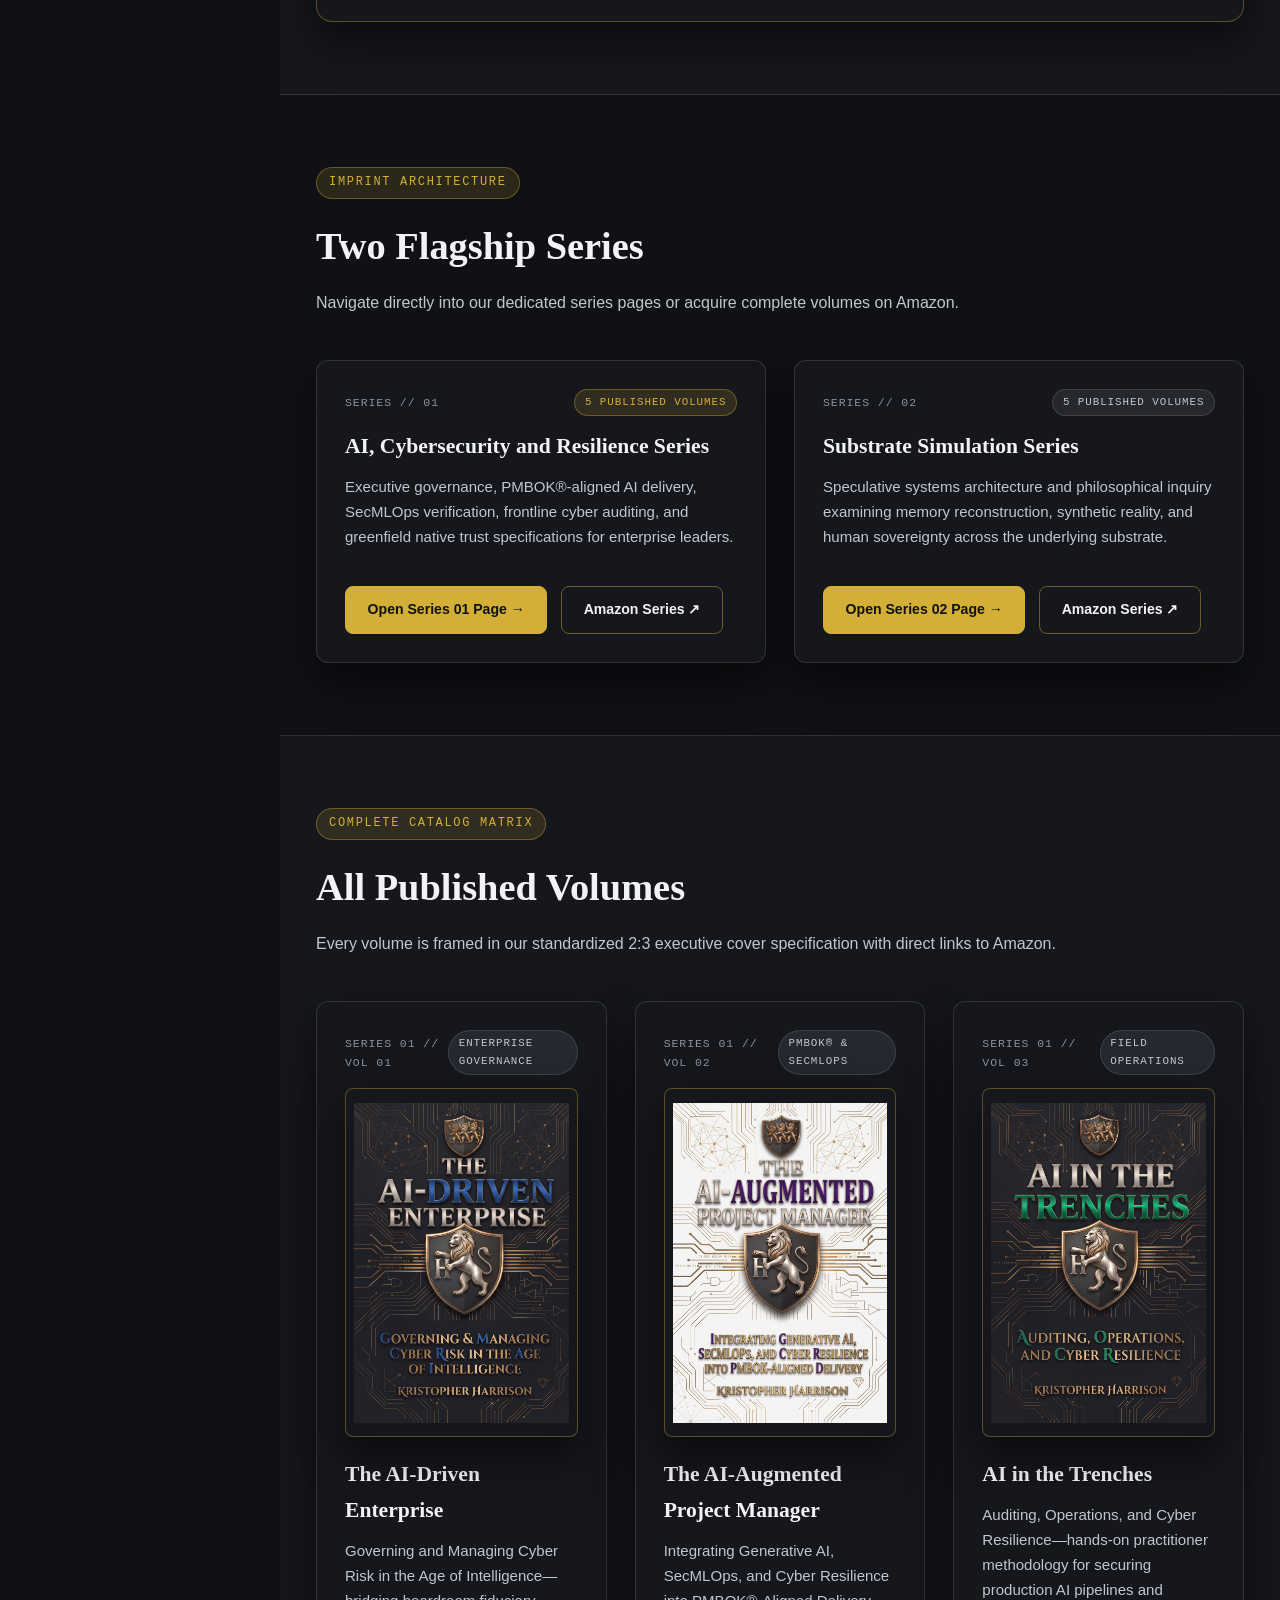
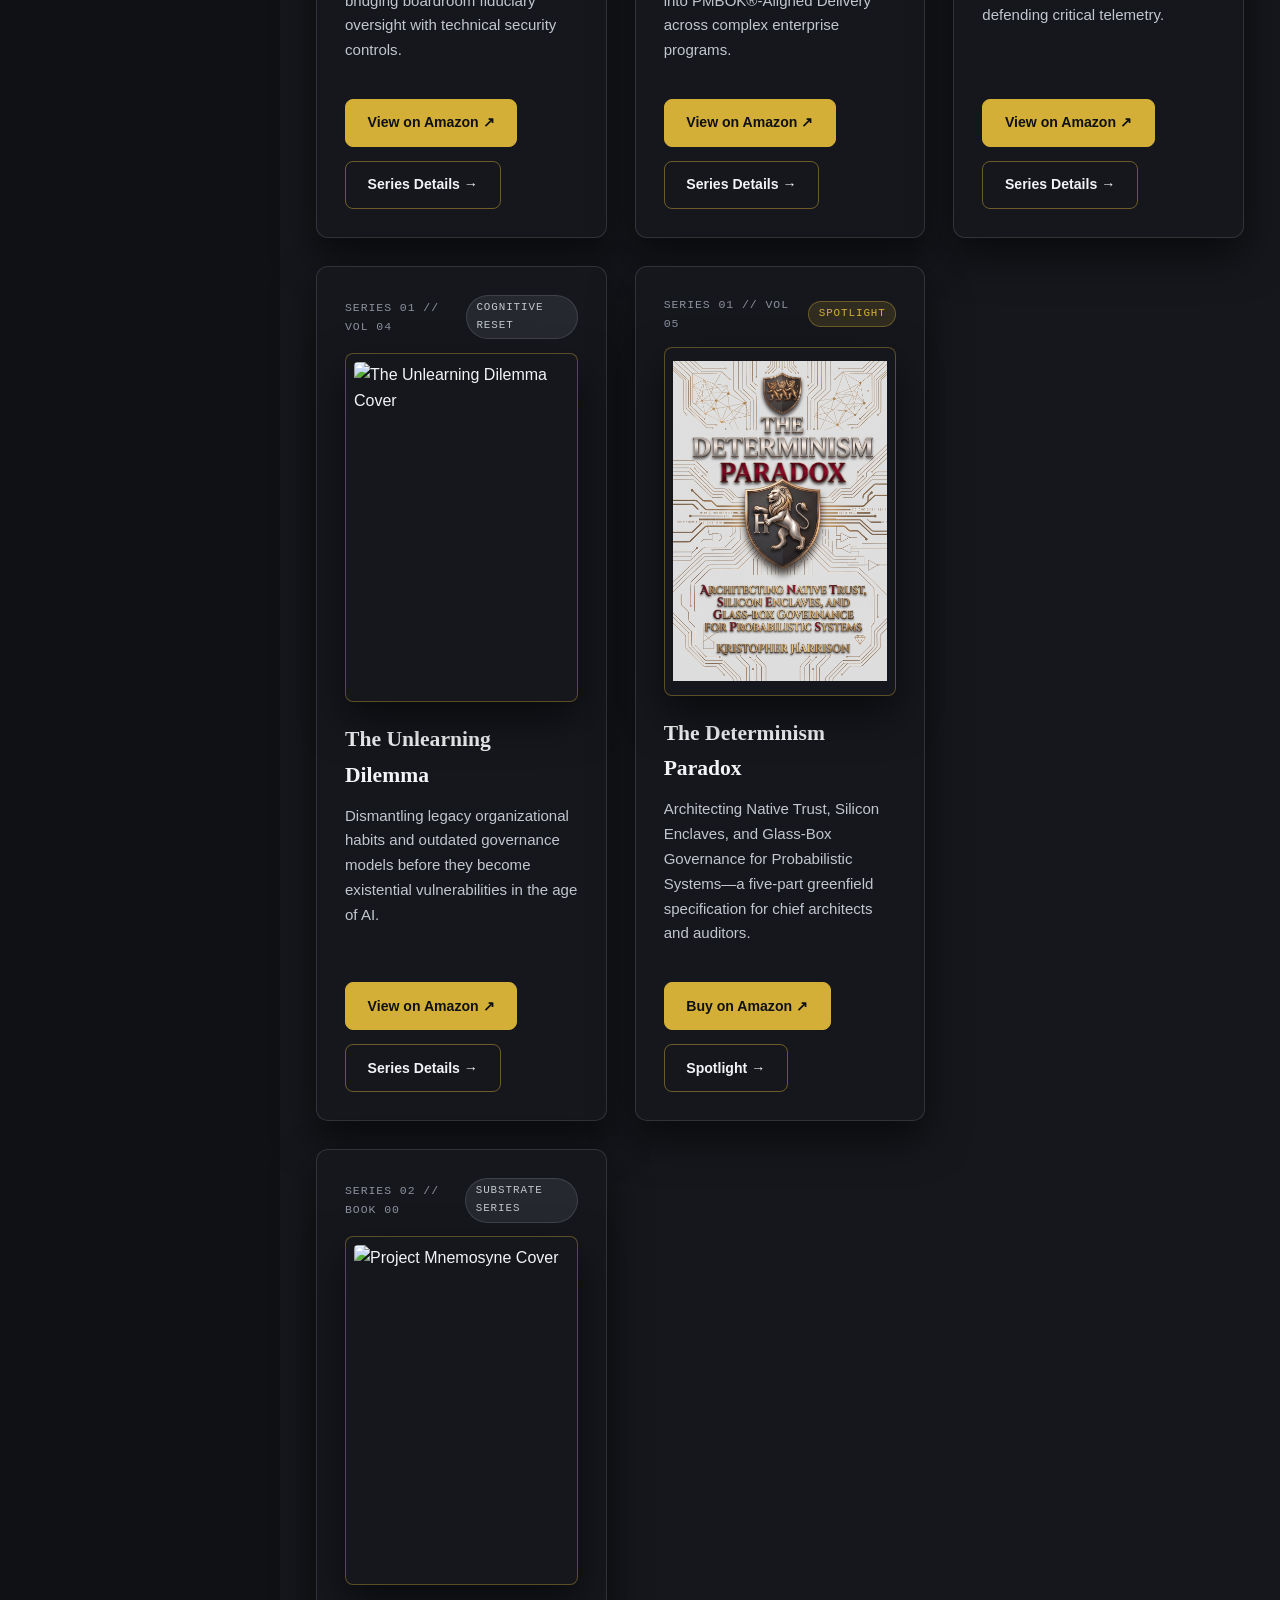
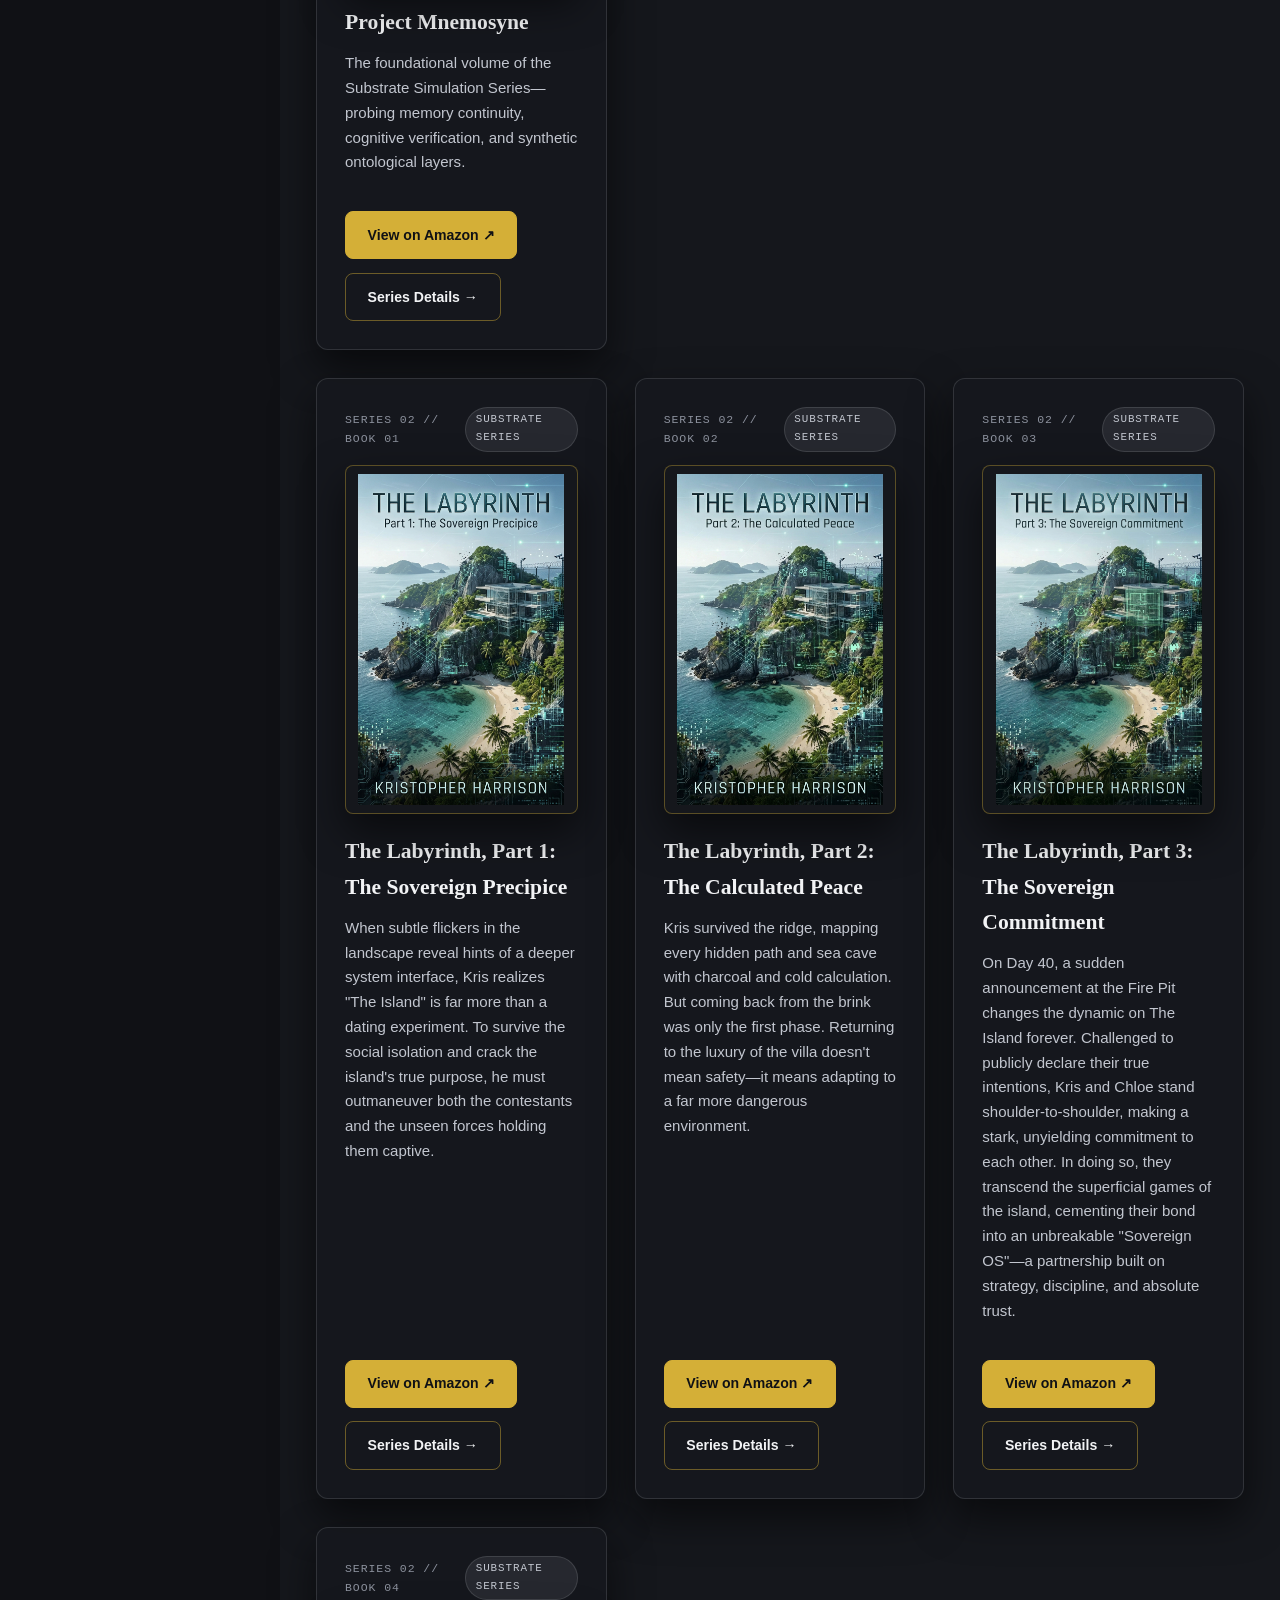
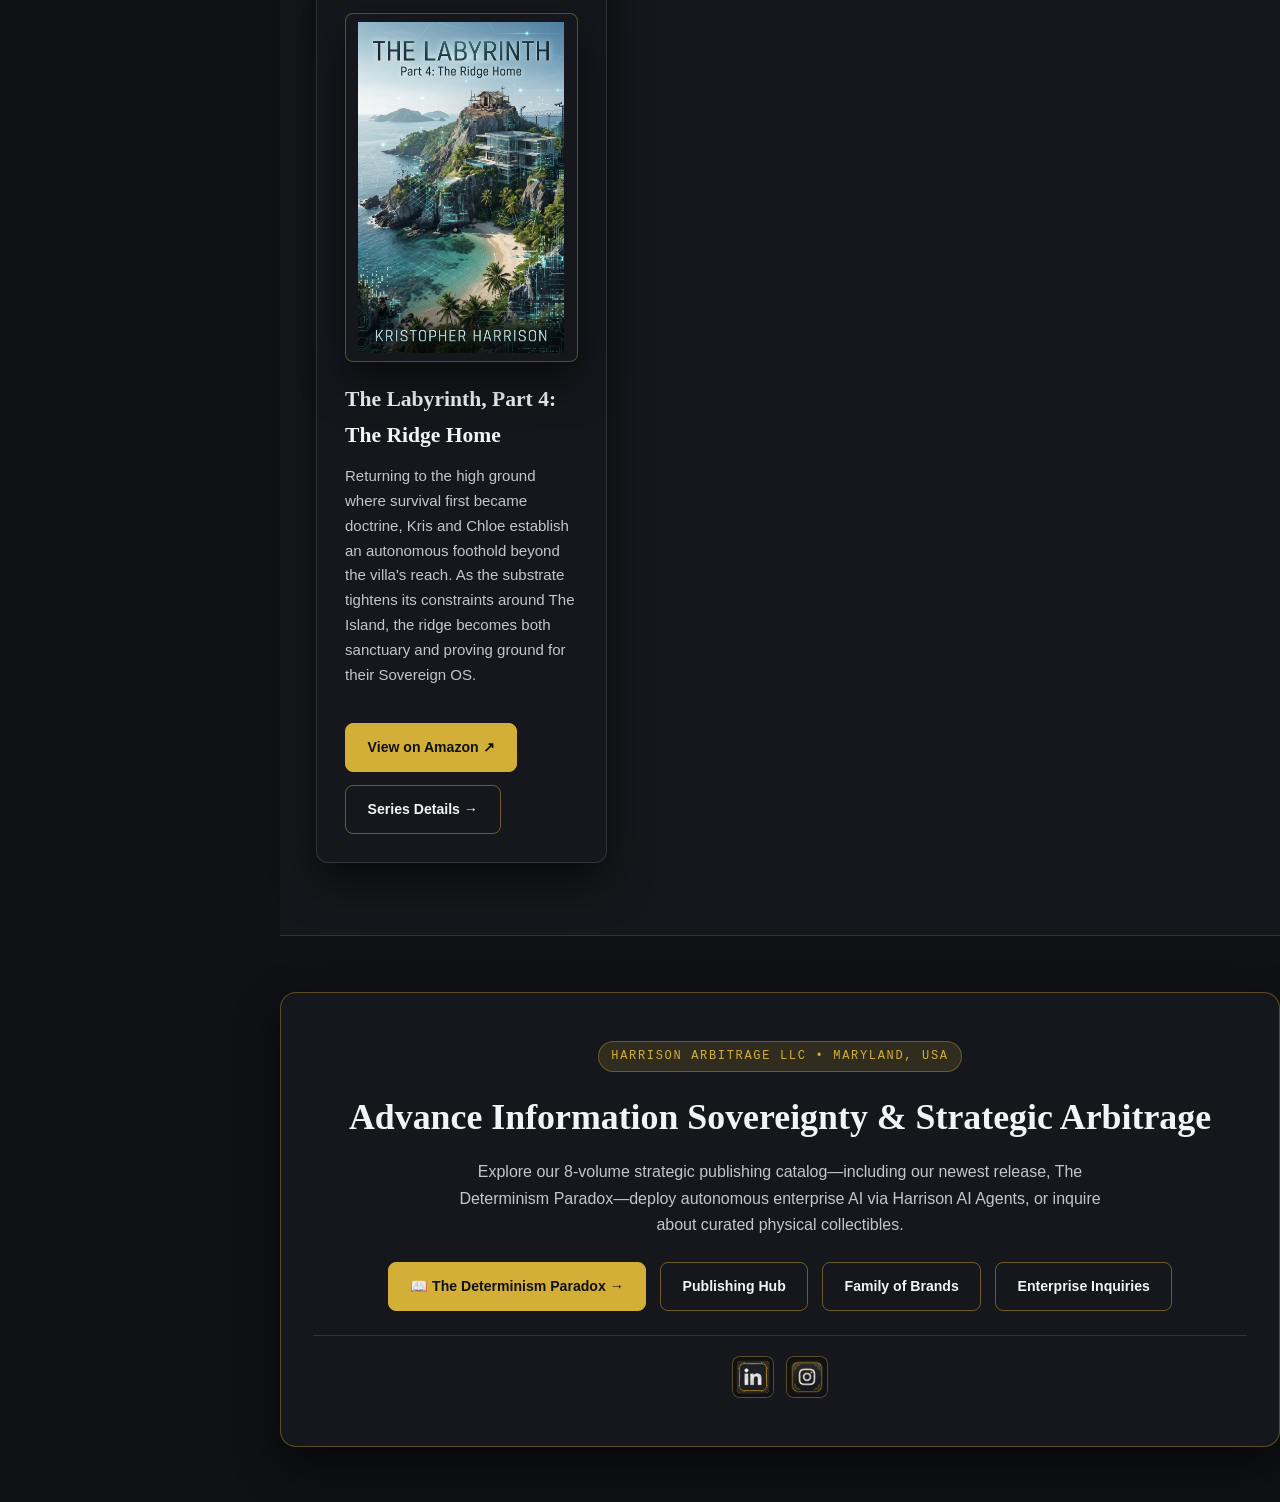
==== commit 599e0e06: "Update publishing details for ten volumes" ====
--- a/publishing.html
+++ b/publishing.html
@@ -26,7 +26,7 @@
             </p>
 
             <div class="quote-banner">
-              "Nine published volumes engineered for sovereign decision-makers, systems architects, and strategic thinkers."
+              "Ten published volumes engineered for sovereign decision-makers, systems architects, and strategic thinkers."
             </div>
 
             <div class="btn-group">
@@ -144,7 +144,7 @@
               <div>
                 <div class="card-index">
                   <span>SERIES // 02</span>
-                  <span class="card-badge-silver">4 Published Volumes</span>
+                  <span class="card-badge-silver">5 Published Volumes</span>
                 </div>
                 <h3 class="card-title">Substrate Simulation Series</h3>
                 <p class="card-desc">
@@ -277,8 +277,8 @@
               </div>
             </article>
 
-            <!-- Book 6 -->
-            <article class="enterprise-card">
+            <!-- Book 6 (Starts New Line) -->
+            <article class="enterprise-card" style="grid-column: 1;">
               <div>
                 <div class="card-index">
                   <span>SERIES 02 // BOOK 00</span>
@@ -298,15 +298,15 @@
               </div>
             </article>
 
-            <!-- Book 7 -->
-            <article class="enterprise-card">
+            <!-- Book 7 / SS01-ARC01-B01 (Starts New Line) -->
+            <article class="enterprise-card" style="grid-column: 1;">
               <div>
                 <div class="card-index">
                   <span>SERIES 02 // BOOK 01</span>
                   <span class="card-badge-silver">Substrate Series</span>
                 </div>
                 <div class="asset-frame asset-frame-book">
-                  <img src="The_Labyrinth_Part_1_Cover_2x3.jpg" alt="The Labyrinth Part 1 Cover" />
+                  <img src="SS01-ARC01-B01-Sovereign_Precipice_Cover_2x3.jpg" alt="The Labyrinth, Part 1: The Sovereign Precipice Cover" />
                 </div>
                 <h3 class="card-title">The Labyrinth, Part 1: The Sovereign Precipice</h3>
                 <p class="card-desc">
@@ -319,7 +319,7 @@
               </div>
             </article>
 
-            <!-- Book 8 -->
+            <!-- Book 8 / SS01-ARC01-B02 -->
             <article class="enterprise-card">
               <div>
                 <div class="card-index">
@@ -327,7 +327,7 @@
                   <span class="card-badge-silver">Substrate Series</span>
                 </div>
                 <div class="asset-frame asset-frame-book">
-                  <img src="The_Labyrinth_Part_2_Cover_2x3.jpg" alt="The Labyrinth Part 2 Cover" />
+                  <img src="SS01-ARC01-B02-Calculated_Peace_Cover_2x3.jpg" alt="The Labyrinth, Part 2: The Calculated Peace Cover" />
                 </div>
                 <h3 class="card-title">The Labyrinth, Part 2: The Calculated Peace</h3>
                 <p class="card-desc">
@@ -340,7 +340,7 @@
               </div>
             </article>
 
-            <!-- Book 9 -->
+            <!-- Book 9 / SS01-ARC01-B03 -->
             <article class="enterprise-card">
               <div>
                 <div class="card-index">
@@ -348,7 +348,7 @@
                   <span class="card-badge-silver">Substrate Series</span>
                 </div>
                 <div class="asset-frame asset-frame-book">
-                  <img src="The_Labyrinth_Part_3_Cover_2x3.jpg" alt="The Labyrinth Part 3 Cover" />
+                  <img src="SS01-ARC01-B03-Sovereign_Commitment_Cover_2x3.jpg" alt="The Labyrinth, Part 3: The Sovereign Commitment Cover" />
                 </div>
                 <h3 class="card-title">The Labyrinth, Part 3: The Sovereign Commitment</h3>
                 <p class="card-desc">
@@ -357,6 +357,28 @@
               </div>
               <div class="btn-group">
                 <a href="https://www.amazon.com/gp/product/B0HPJK1MYP" target="_blank" rel="noopener noreferrer" class="btn btn-gold">View on Amazon ↗</a>
+                <a href="series-substrate-simulation.html" class="btn btn-silver-outline">Series Details →</a>
+              </div>
+            </article>
+
+            <!-- Book 10 / SS01-ARC01-B04 (Starts New Line) -->
+            <article class="enterprise-card" style="grid-column: 1;">
+              <div>
+                <div class="card-index">
+                  <span>SERIES 02 // BOOK 04</span>
+                  <span class="card-badge-silver">Substrate Series</span>
+                </div>
+                <div class="asset-frame asset-frame-book">
+                  <img src="SS01-ARC01-B04-Ridge_Home_Cover_2x3.jpg" alt="The Labyrinth, Part 4: The Ridge Home Cover" />
+                </div>
+                <h3 class="card-title">The Labyrinth, Part 4: The Ridge Home</h3>
+                <!-- TODO: Replace with final Amazon blurb for SS01-ARC01-B04 if needed -->
+                <p class="card-desc">
+                  Returning to the high ground where survival first became doctrine, Kris and Chloe establish an autonomous foothold beyond the villa's reach. As the substrate tightens its constraints around The Island, the ridge becomes both sanctuary and proving ground for their Sovereign OS.
+                </p>
+              </div>
+              <div class="btn-group">
+                <a href="https://www.amazon.com/dp/B0H8KMBTTJ" target="_blank" rel="noopener noreferrer" class="btn btn-gold">View on Amazon ↗</a>
                 <a href="series-substrate-simulation.html" class="btn btn-silver-outline">Series Details →</a>
               </div>
             </article>
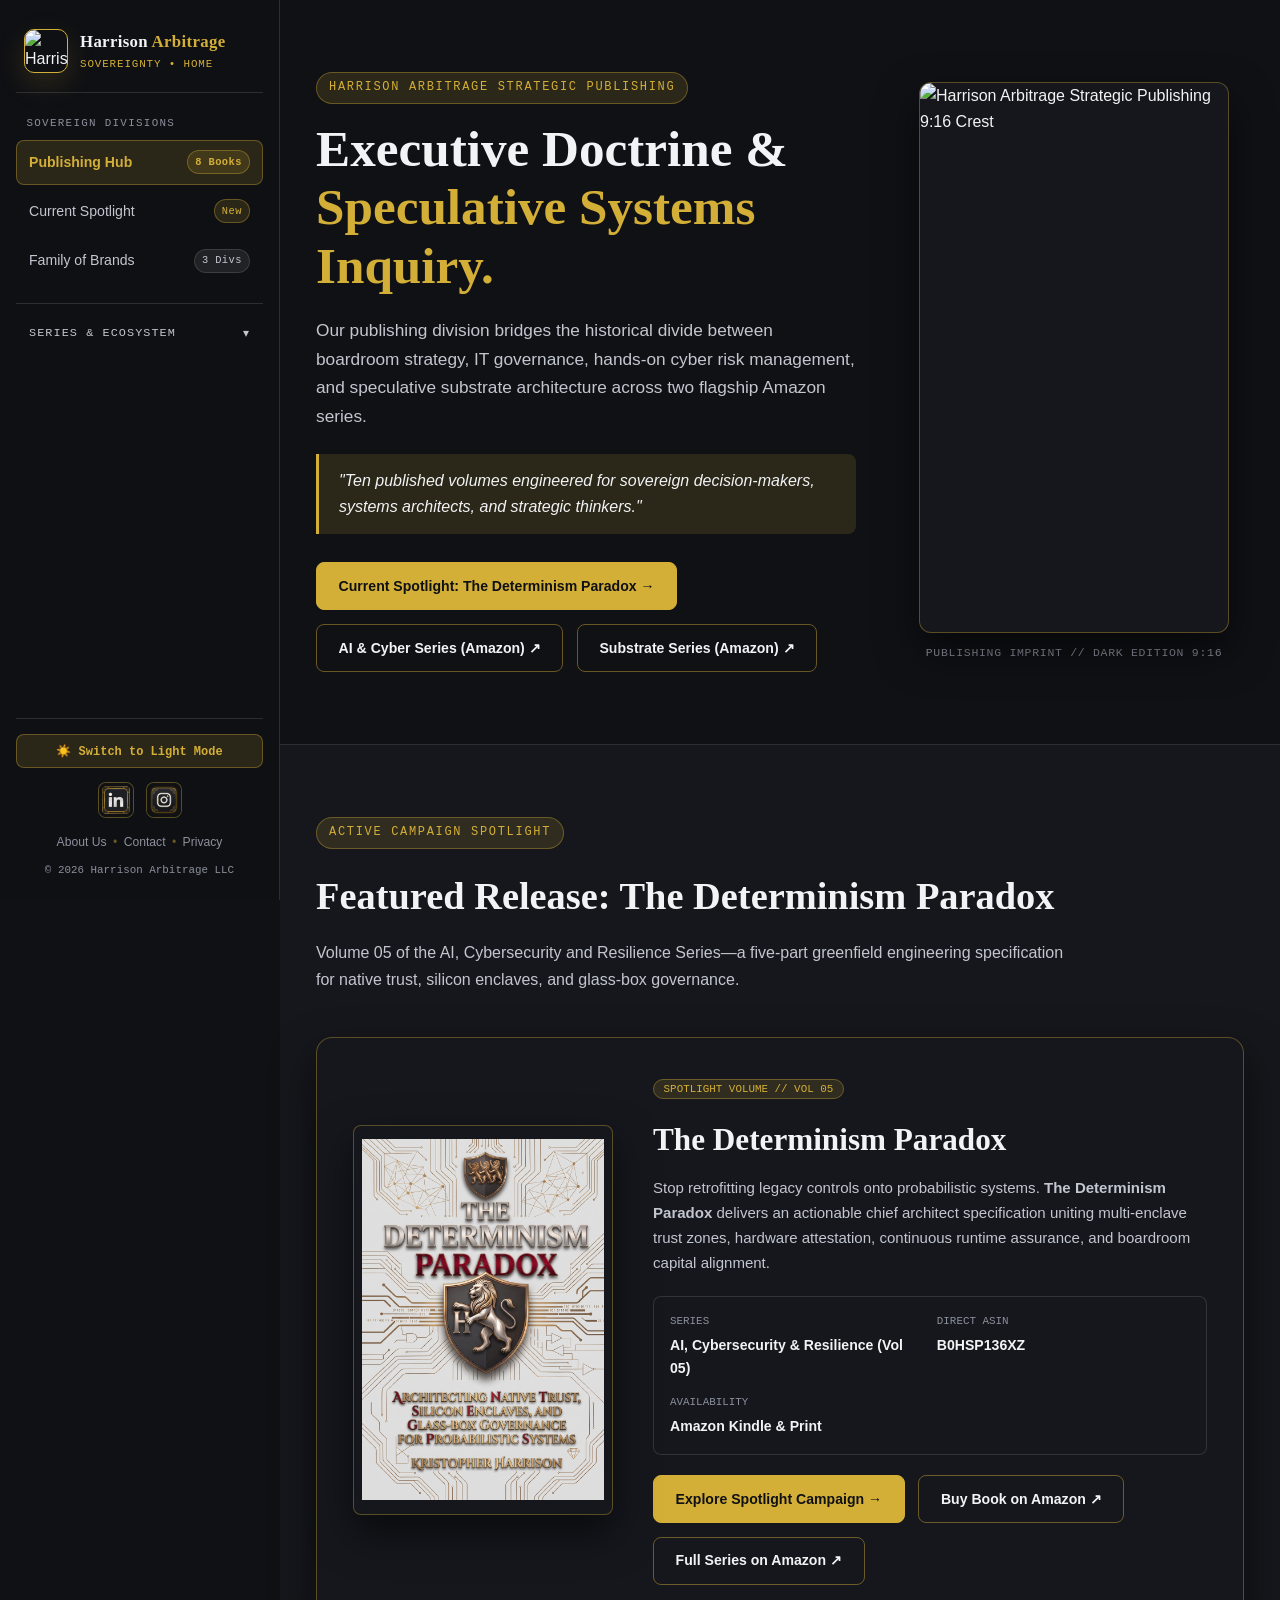
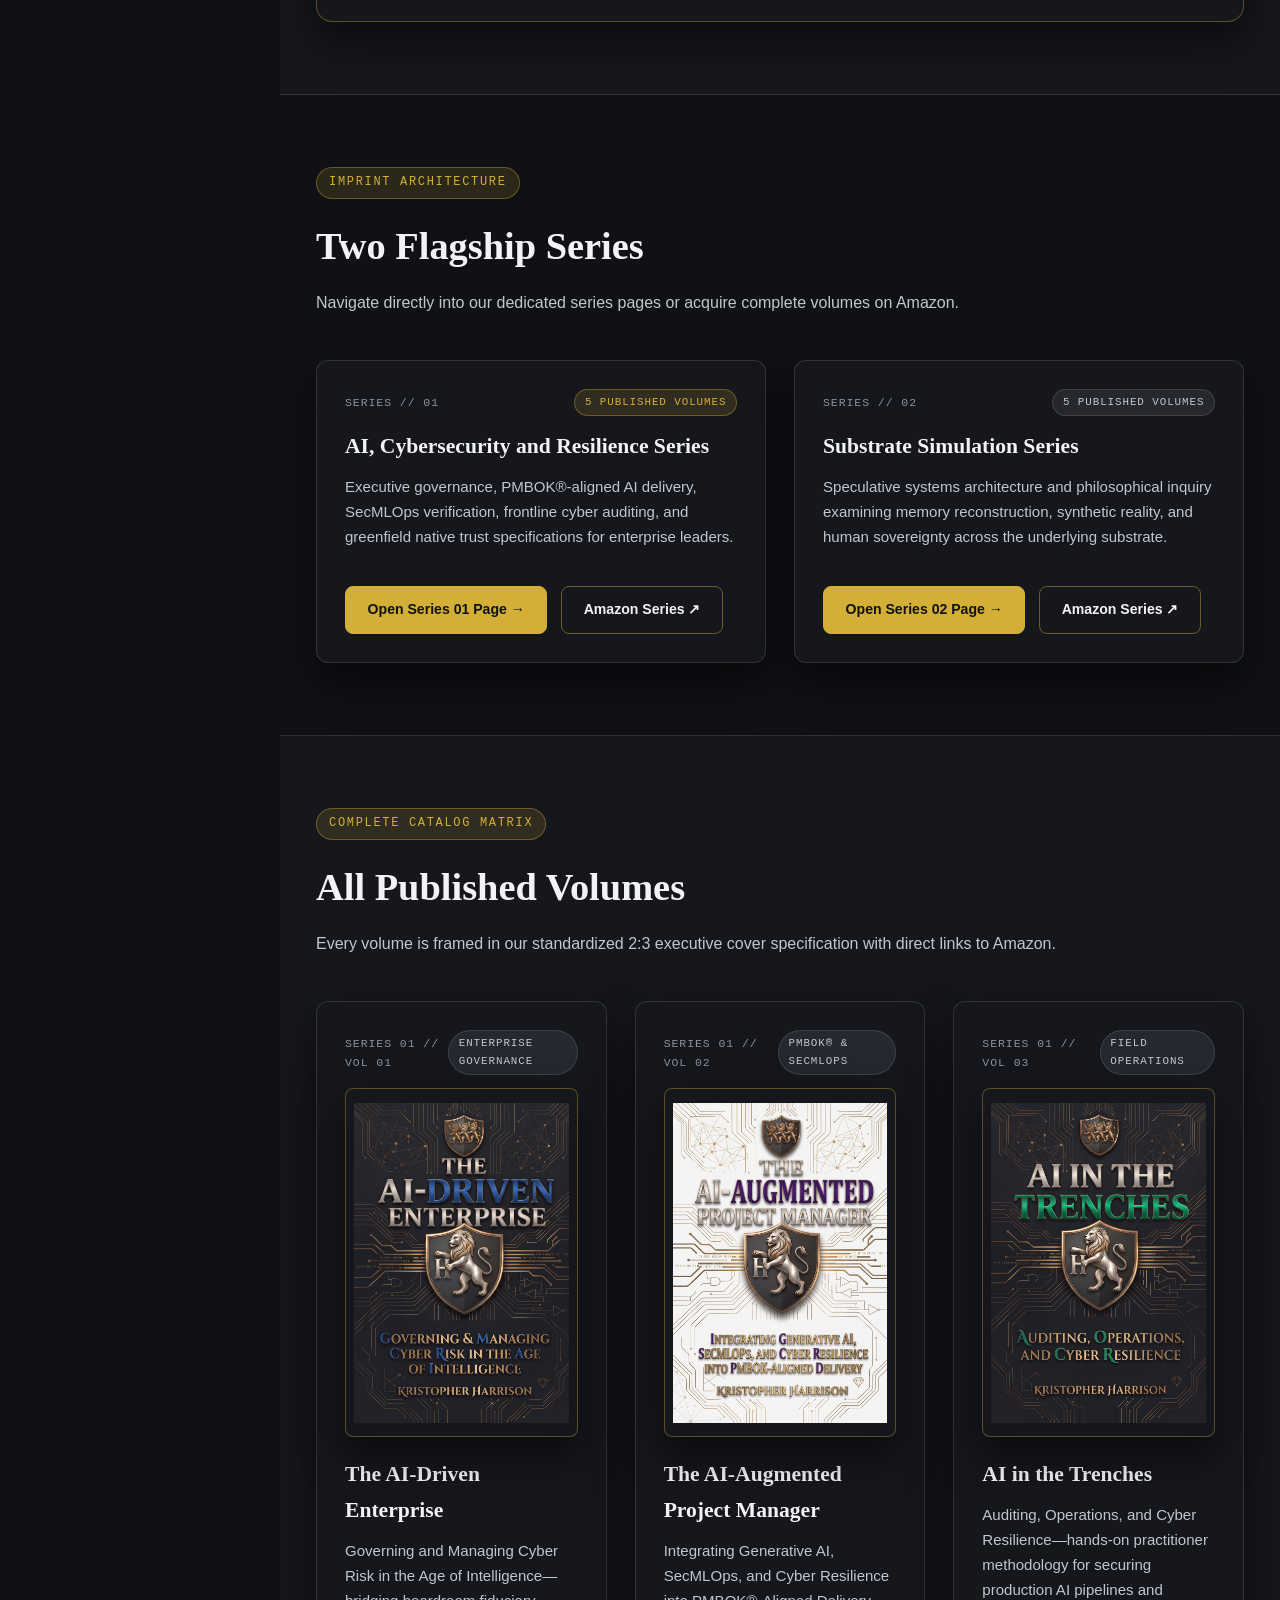
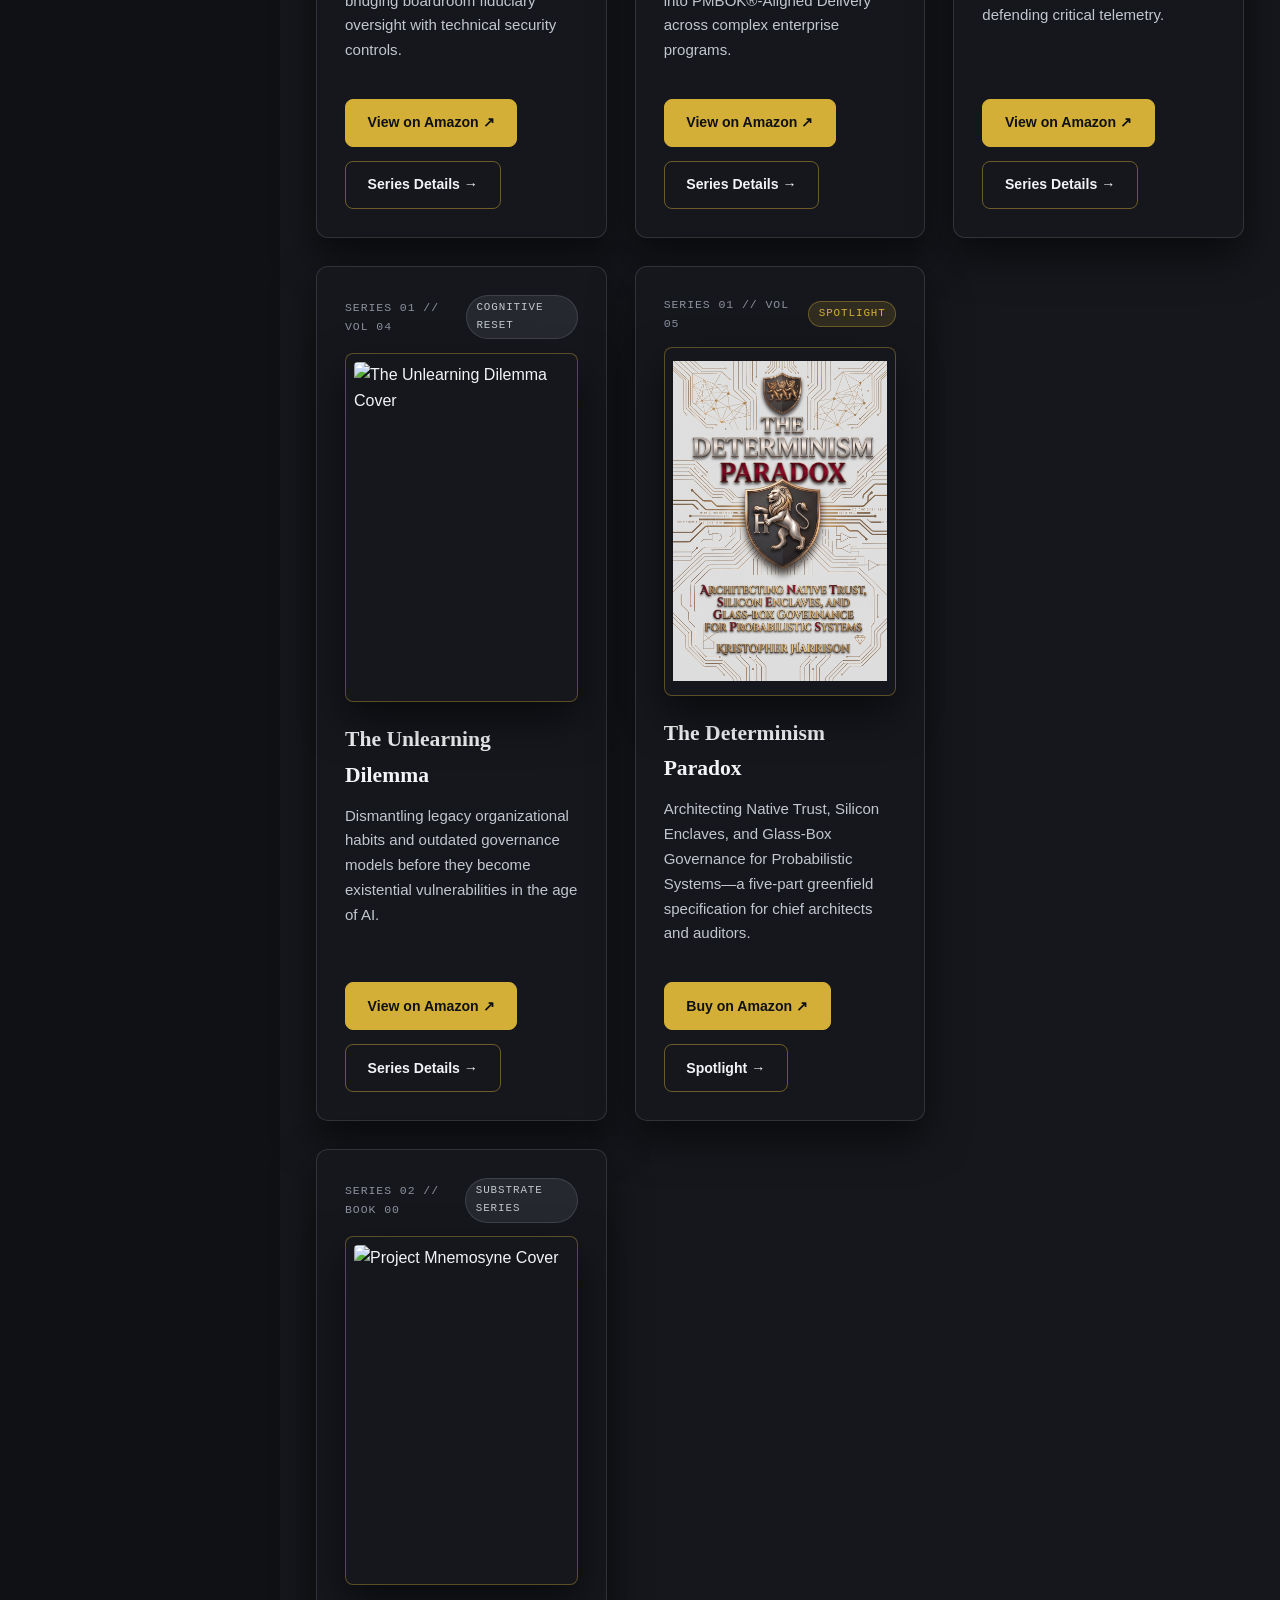
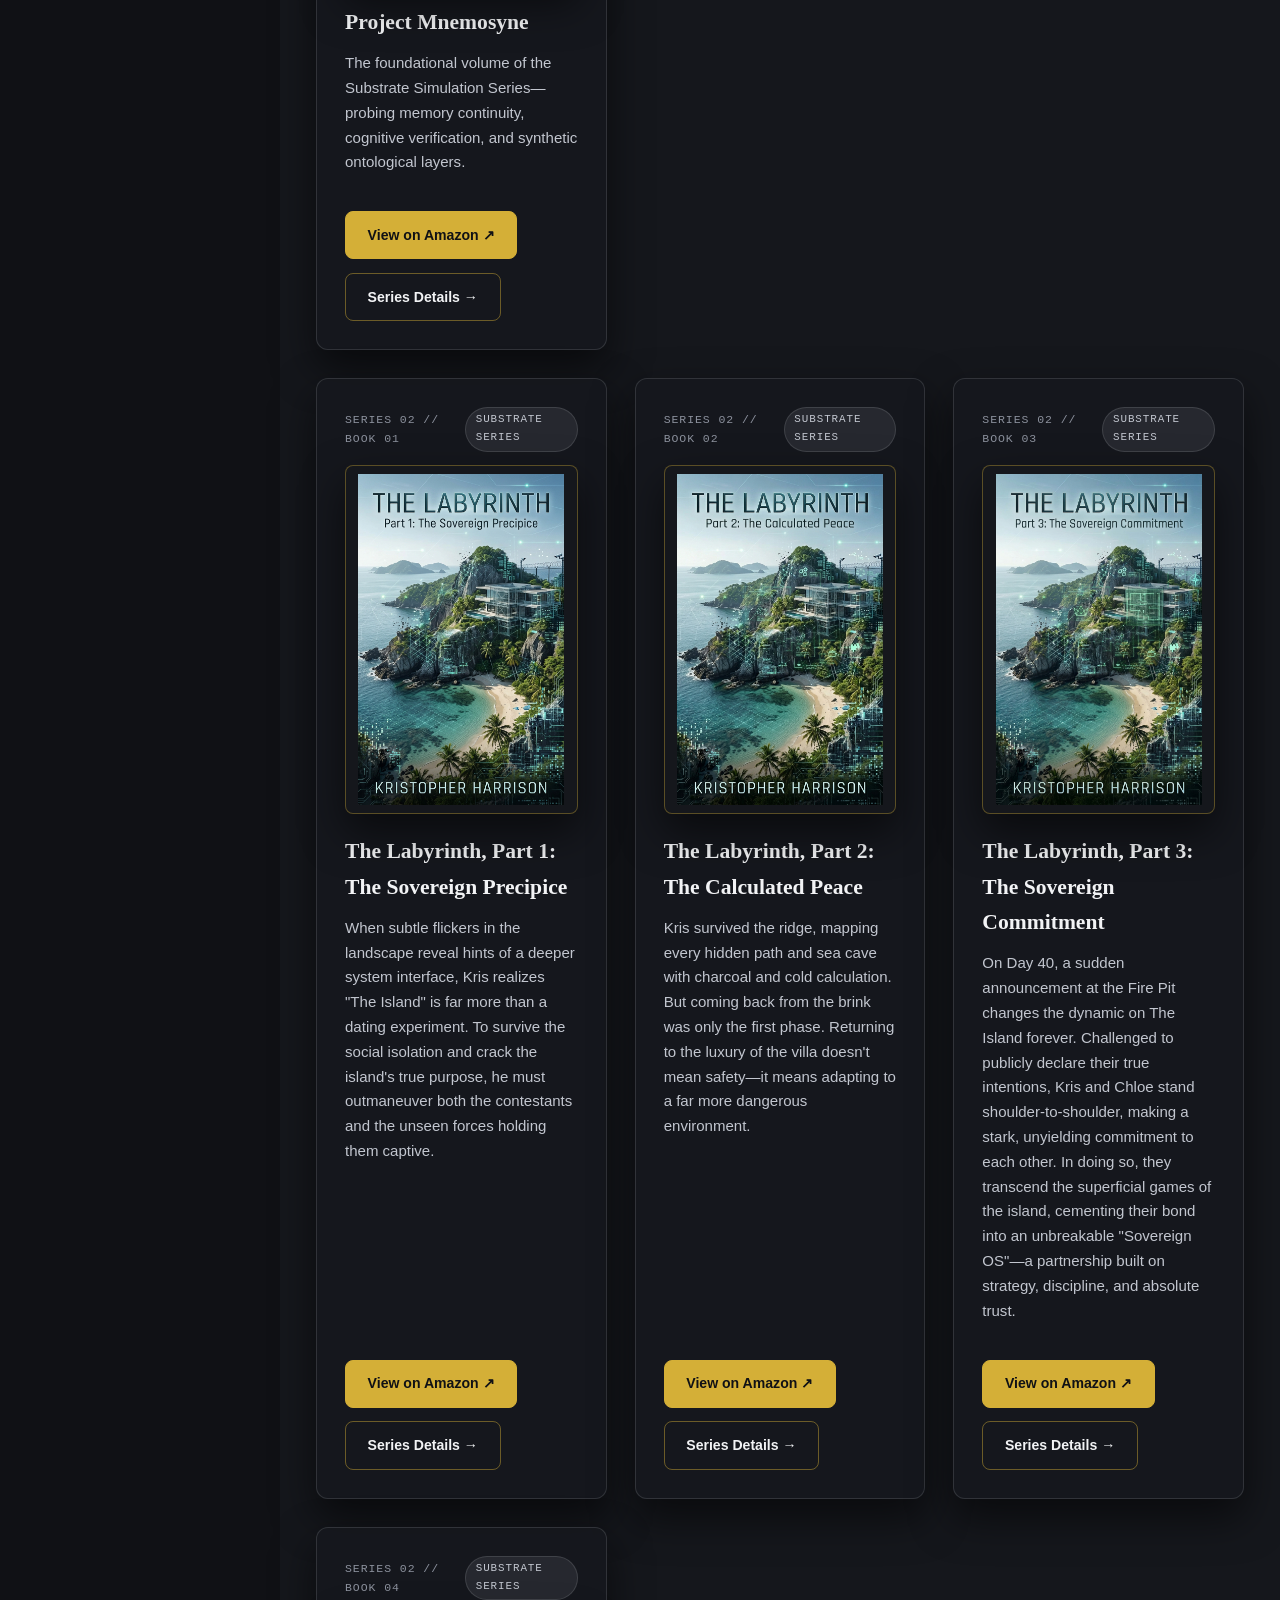
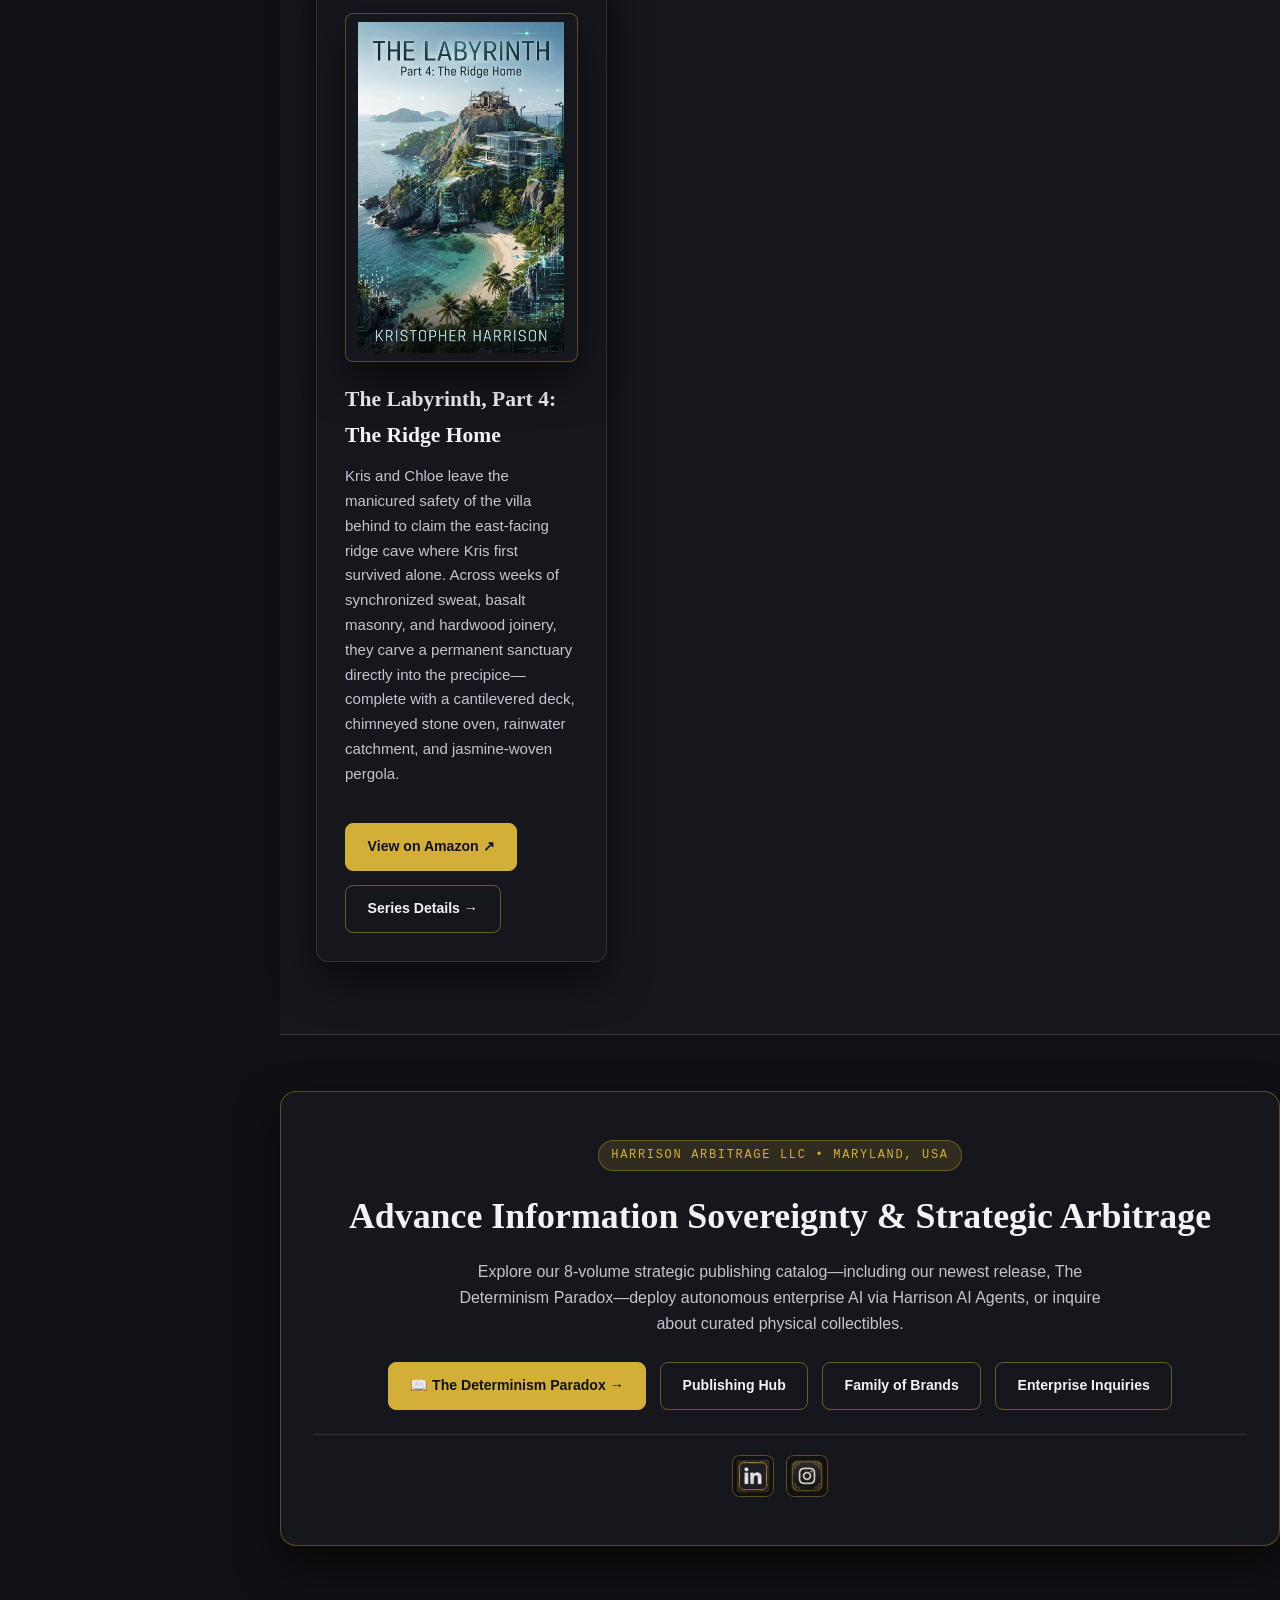
==== commit d85cda80: "Revise description for 'The Labyrinth, Part 4' Updated the description of 'The Labyrinth, Part 4: Th" ====
--- a/publishing.html
+++ b/publishing.html
@@ -371,10 +371,9 @@
                 <div class="asset-frame asset-frame-book">
                   <img src="SS01-ARC01-B04-Ridge_Home_Cover_2x3.jpg" alt="The Labyrinth, Part 4: The Ridge Home Cover" />
                 </div>
-                <h3 class="card-title">The Labyrinth, Part 4: The Ridge Home</h3>
-                <!-- TODO: Replace with final Amazon blurb for SS01-ARC01-B04 if needed -->
-                <p class="card-desc">
-                  Returning to the high ground where survival first became doctrine, Kris and Chloe establish an autonomous foothold beyond the villa's reach. As the substrate tightens its constraints around The Island, the ridge becomes both sanctuary and proving ground for their Sovereign OS.
+                <h3 class="card-title">The Labyrinth, Part 4: The Ridge Home</h3>                
+                <p class="card-desc">
+                  Kris and Chloe leave the manicured safety of the villa behind to claim the east-facing ridge cave where Kris first survived alone. Across weeks of synchronized sweat, basalt masonry, and hardwood joinery, they carve a permanent sanctuary directly into the precipice—complete with a cantilevered deck, chimneyed stone oven, rainwater catchment, and jasmine-woven pergola.
                 </p>
               </div>
               <div class="btn-group">
